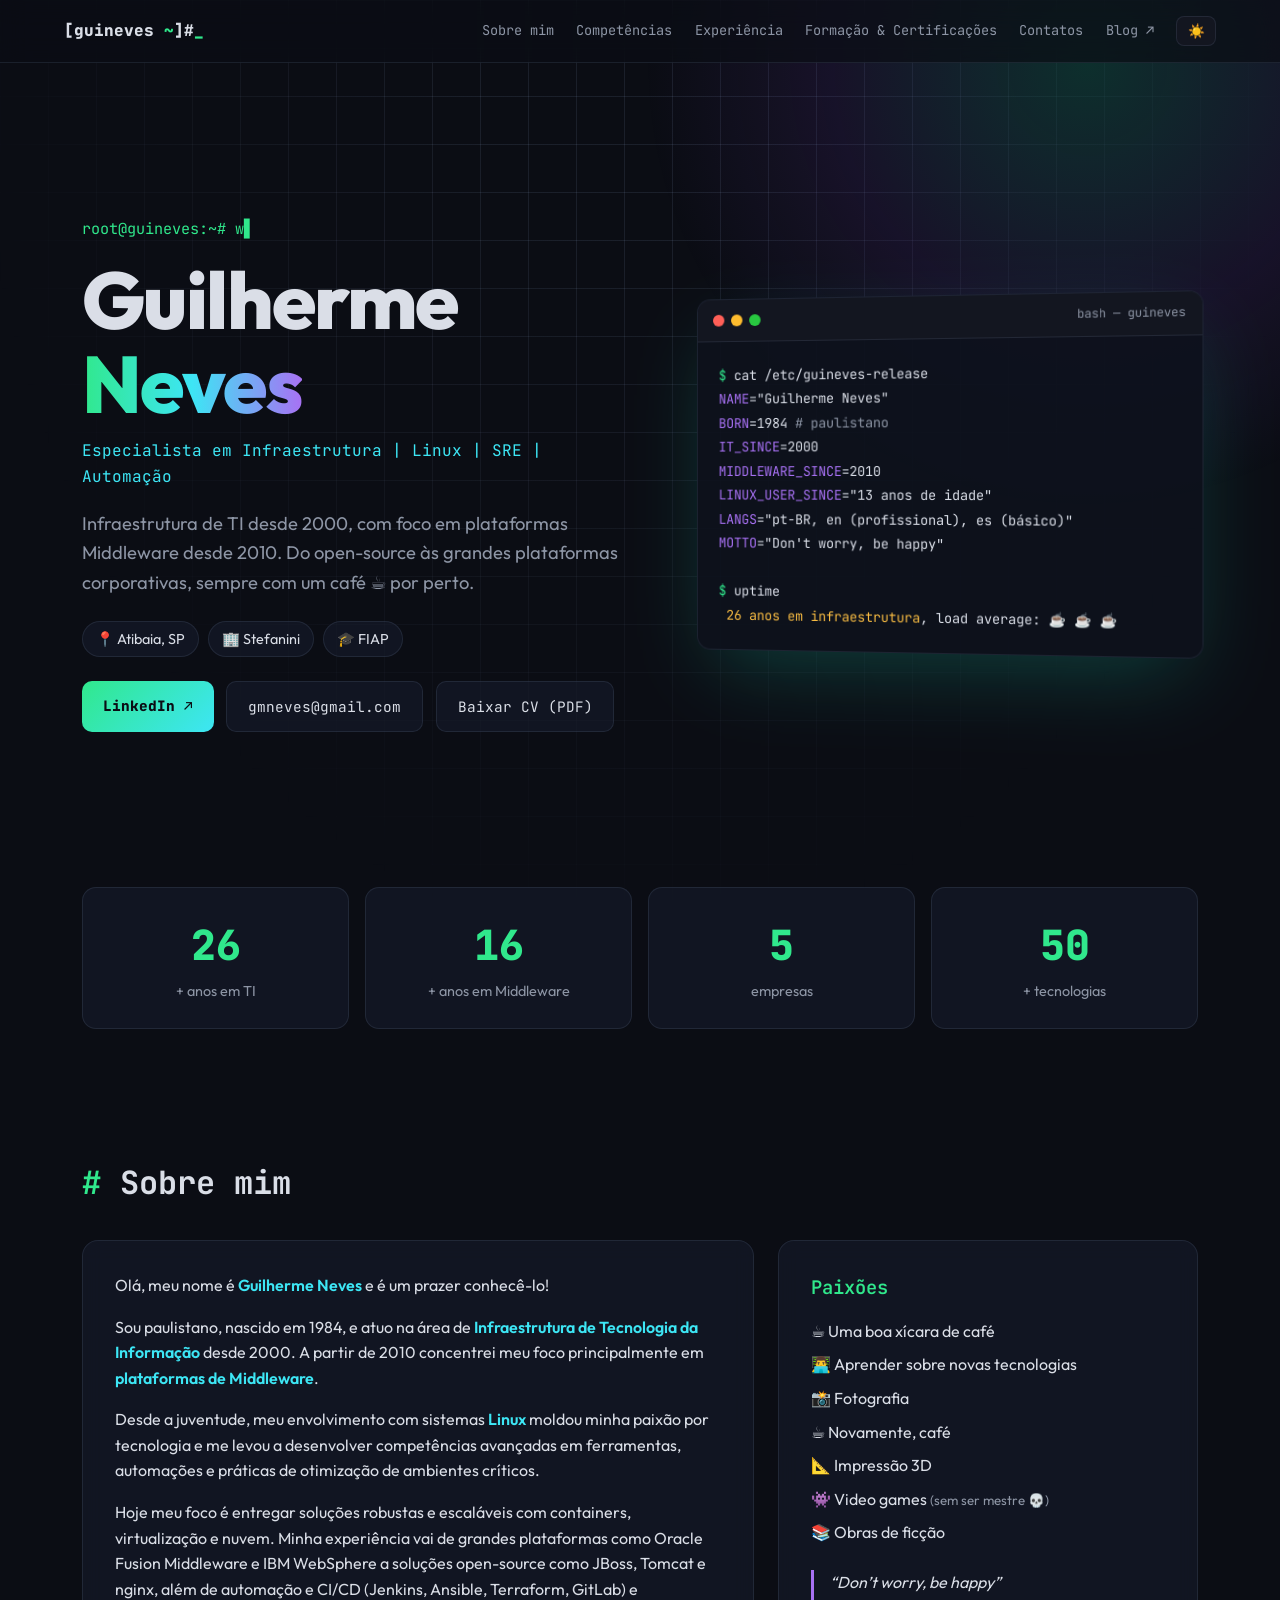
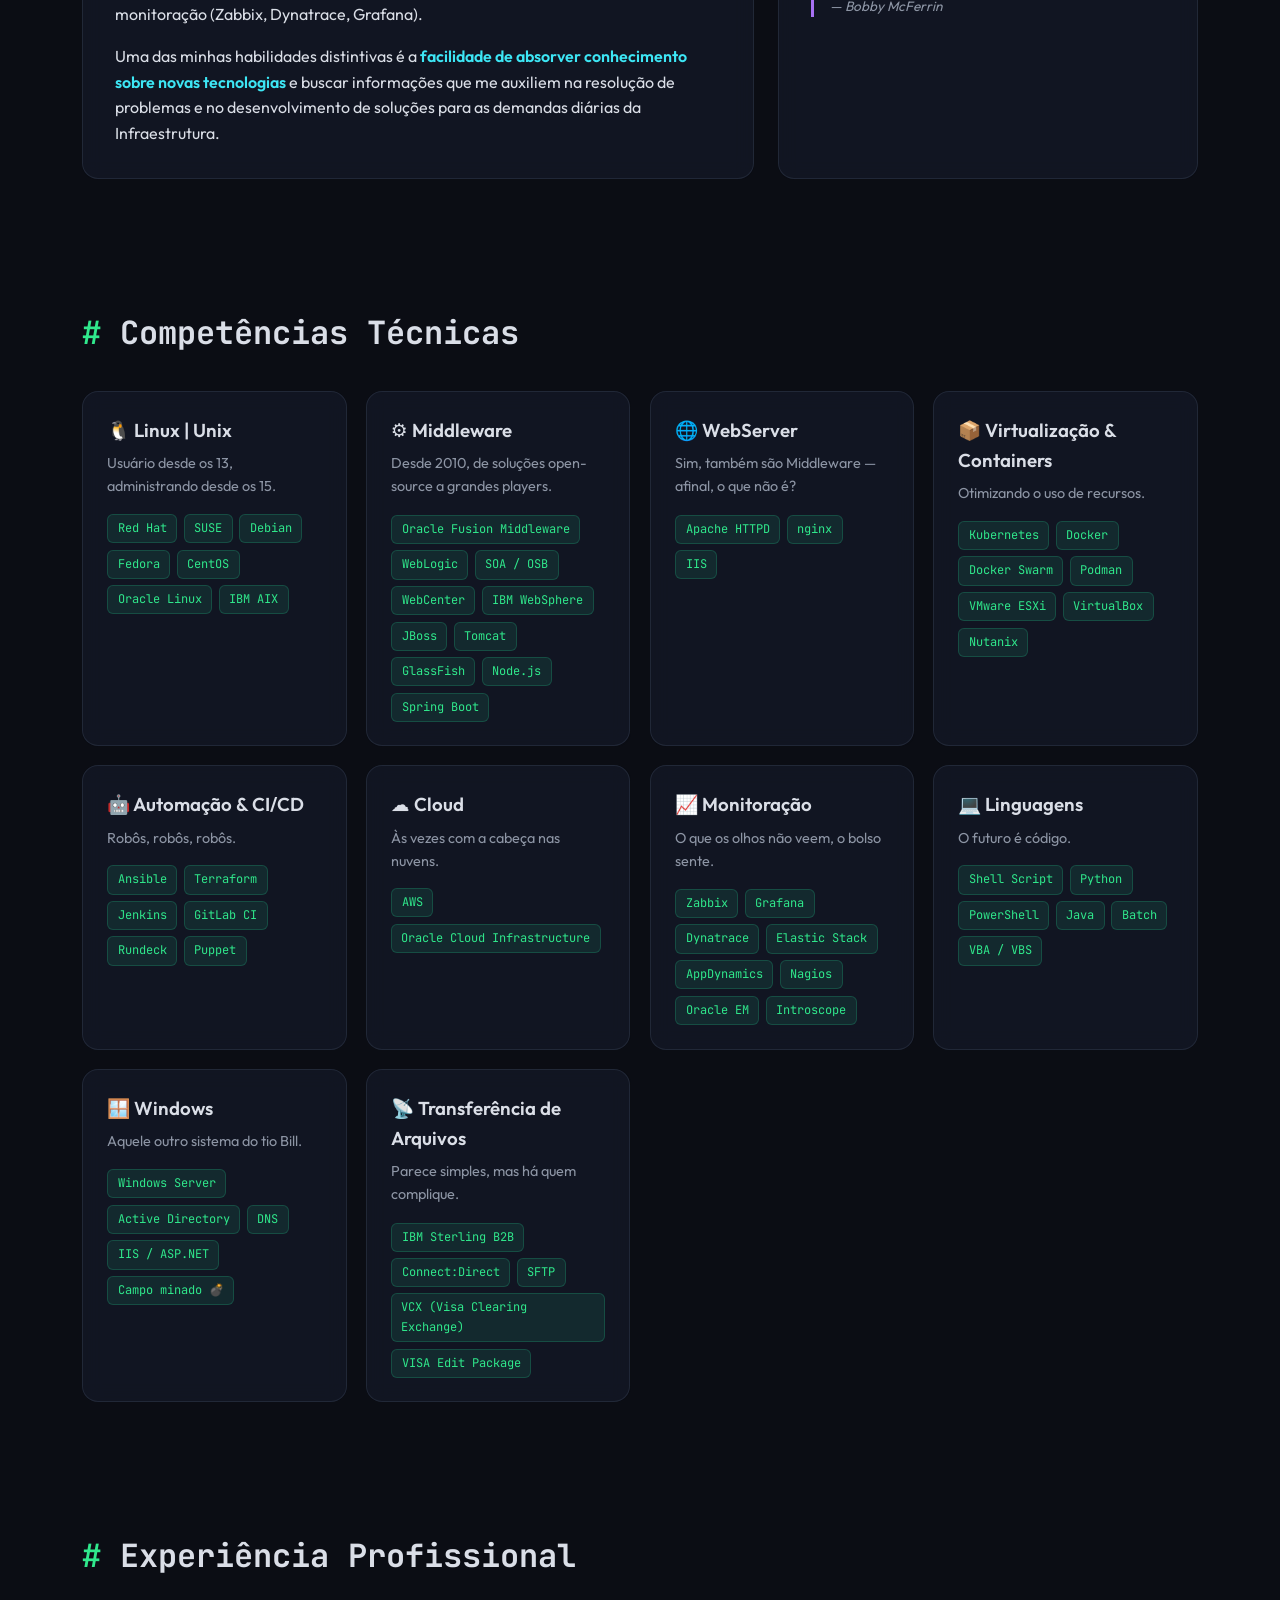
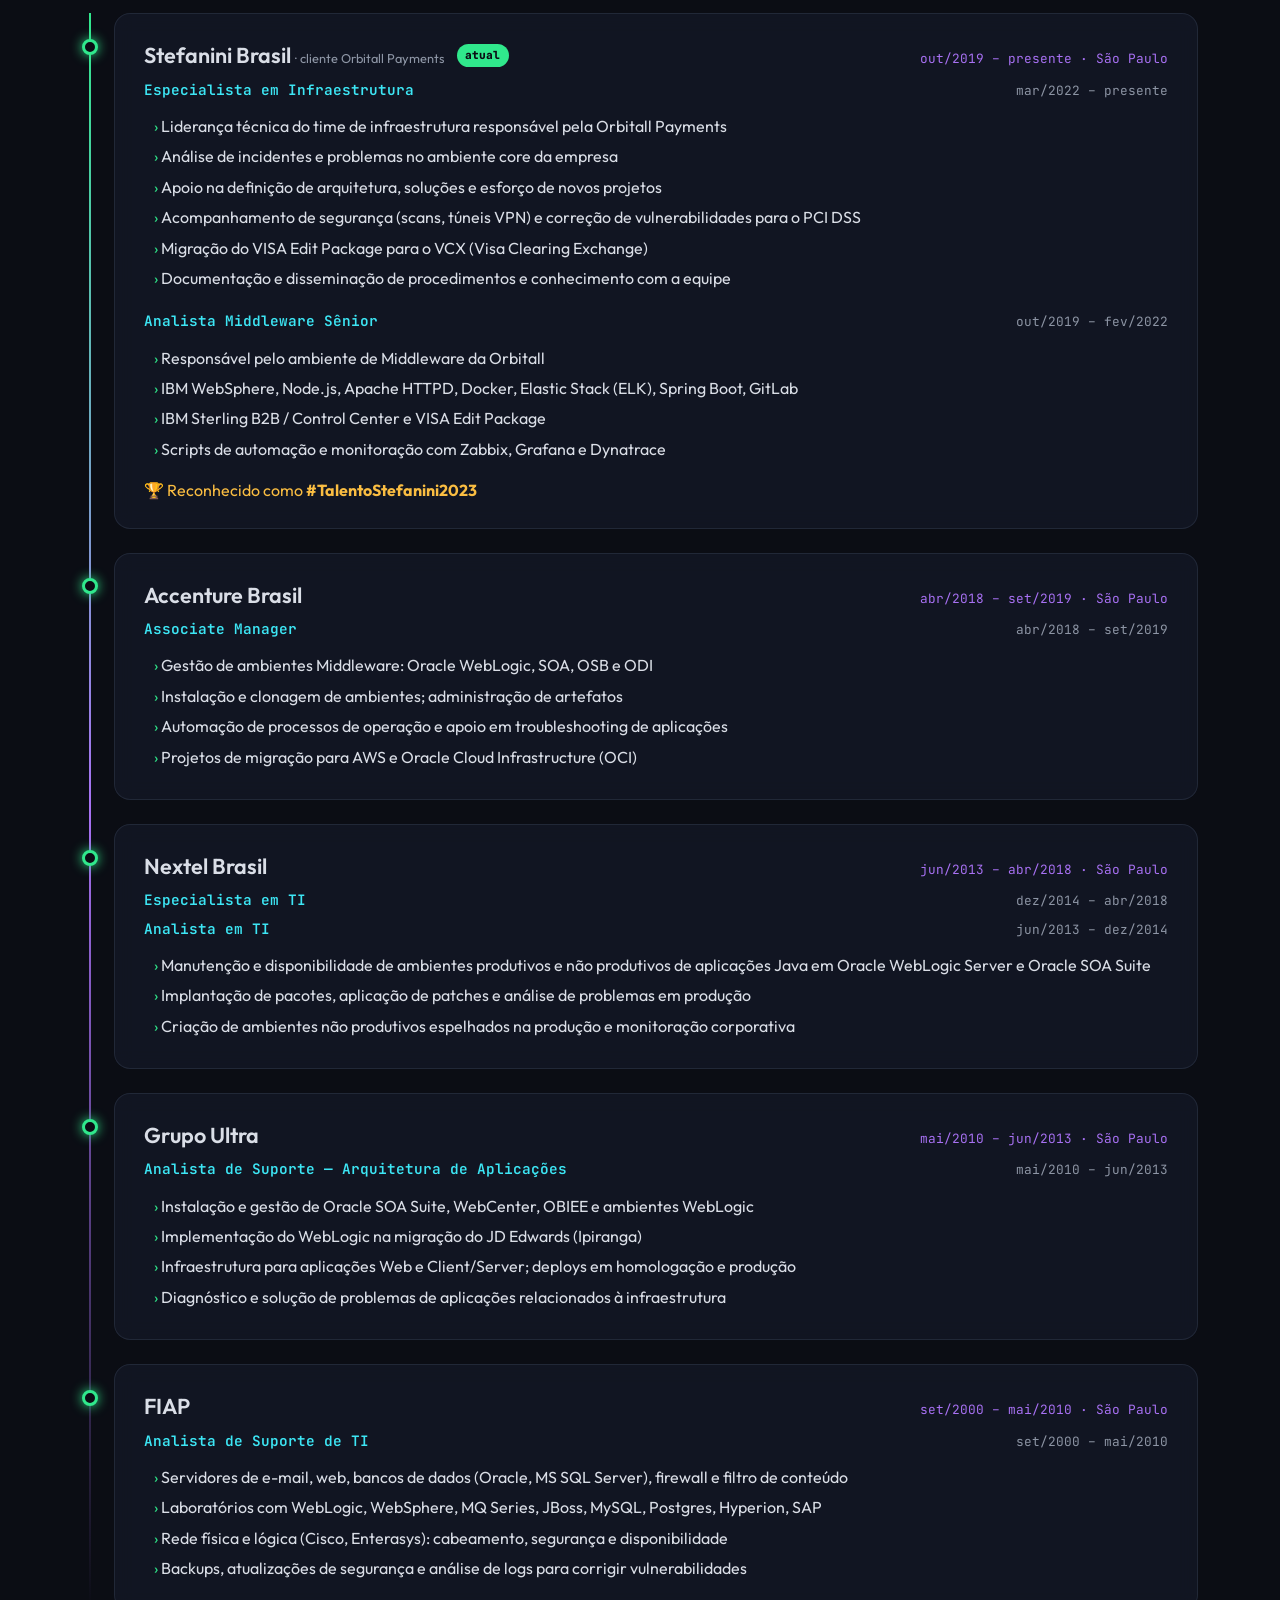
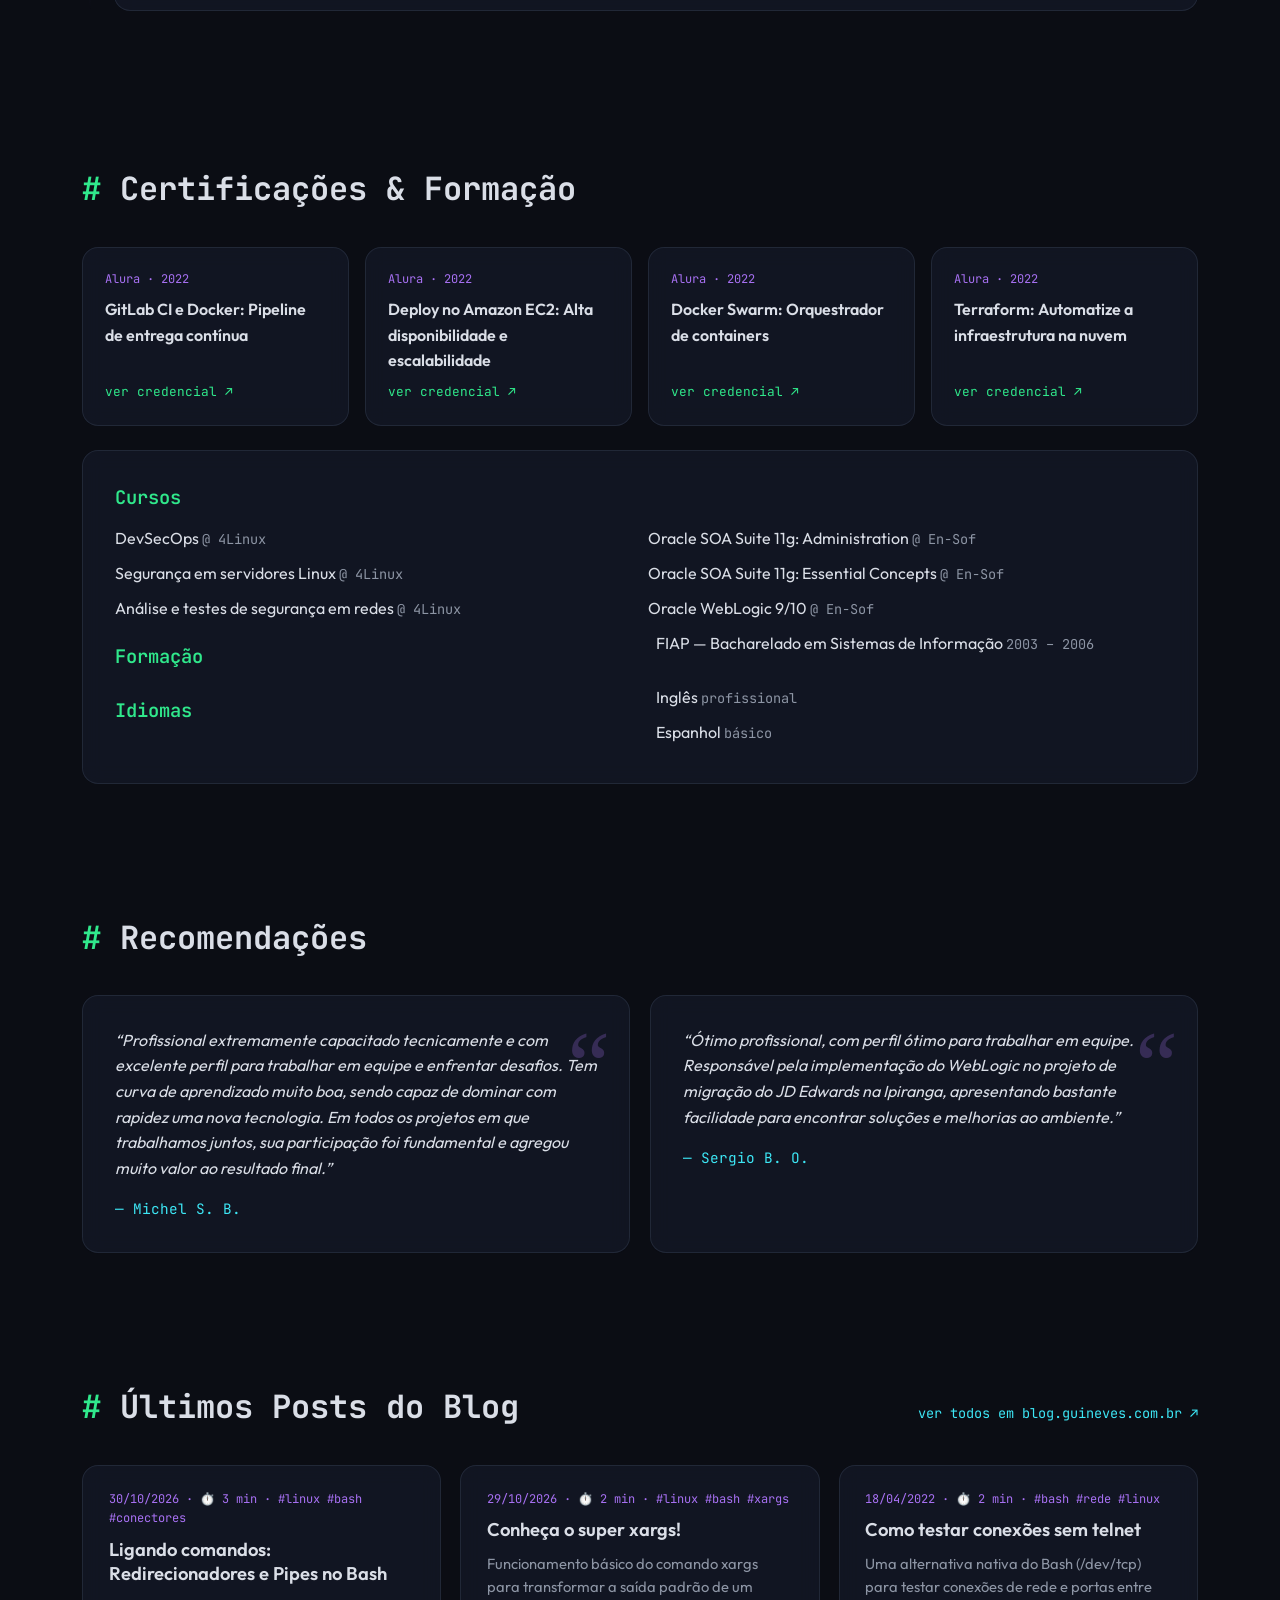
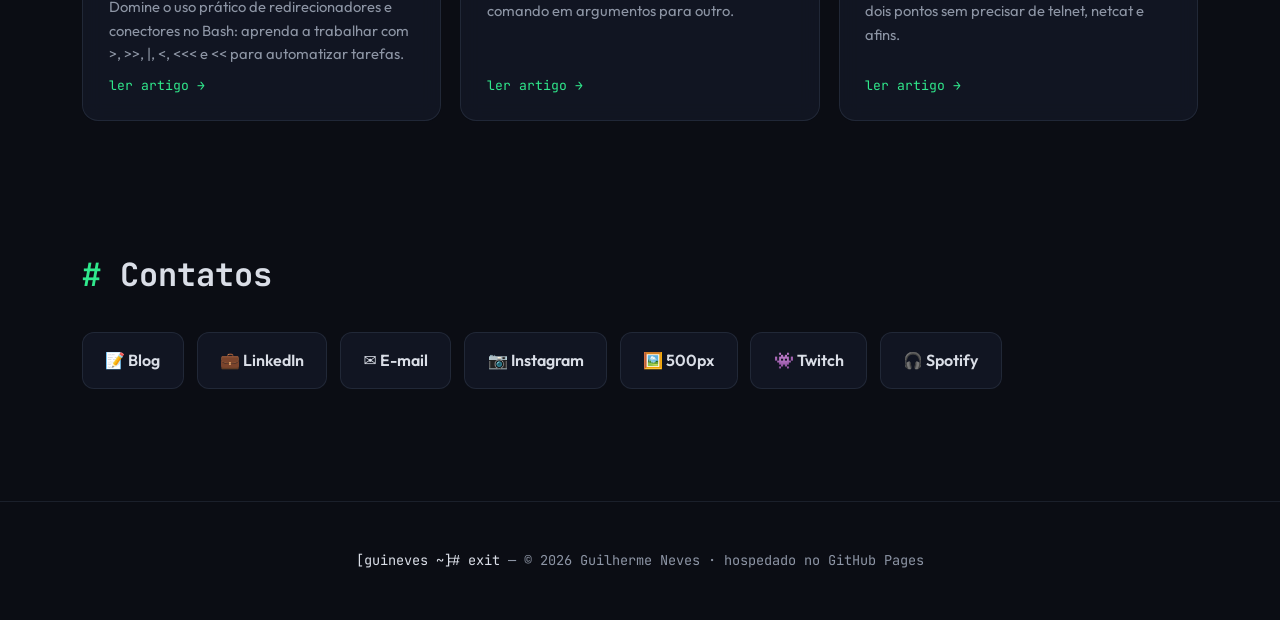
==== index.html @ 4c74aebd "Publish 2026-10-31 14:37" ====
<!DOCTYPE html>
<html lang="pt-BR">
<head>
  <meta charset="UTF-8">
  <meta name="viewport" content="width=device-width, initial-scale=1.0">
  <title>Guilherme Neves — Especialista de Infraestrutura & Middleware</title>
  <meta name="description" content="Portfólio e currículo de Guilherme Neves, especialista em Infraestrutura de TI e plataformas Middleware desde 2010. Linux, WebSphere, WebLogic, Kubernetes, automação e observabilidade.">
  <meta property="og:title" content="Guilherme Neves — Infraestrutura & Middleware">
  <meta property="og:description" content="Mais de 20 anos em Infraestrutura de TI, com foco em Middleware, automação e observabilidade.">
  <meta property="og:type" content="profile">
  <meta property="og:url" content="https://www.guineves.com.br/">
  <meta property="og:image" content="https://www.guineves.com.br/og-image.png">
  <meta property="og:image:width" content="1200">
  <meta property="og:image:height" content="630">
  <meta name="twitter:card" content="summary_large_image">
  <meta name="twitter:image" content="https://www.guineves.com.br/og-image.png">
  <meta name="robots" content="index, follow">
  <link rel="canonical" href="https://www.guineves.com.br/">
  <link rel="alternate" type="application/atom+xml" title="guineves :: blog (RSS/Atom)" href="https://blog.guineves.com.br/feed.xml">
  <script type="application/ld+json">
  {
    "@context": "https://schema.org",
    "@type": "Person",
    "name": "Guilherme Neves",
    "jobTitle": "Especialista em Infraestrutura | Linux | SRE | Automação",
    "url": "https://www.guineves.com.br/",
    "image": "https://www.guineves.com.br/og-image.png",
    "email": "mailto:gmneves@gmail.com",
    "address": {
      "@type": "PostalAddress",
      "addressLocality": "Atibaia",
      "addressRegion": "SP",
      "addressCountry": "BR"
    },
    "worksFor": {
      "@type": "Organization",
      "name": "Stefanini Brasil"
    },
    "alumniOf": {
      "@type": "CollegeOrUniversity",
      "name": "FIAP"
    },
    "sameAs": [
      "https://www.linkedin.com/in/guimneves",
      "https://blog.guineves.com.br",
      "https://www.instagram.com/guineves/",
      "https://500px.com/p/gmneves?view=photos",
      "https://www.twitch.tv/guiiiiineves"
    ]
  }
  </script>
  <link rel="icon" href="data:image/svg+xml,<svg xmlns='http://www.w3.org/2000/svg' viewBox='0 0 100 100'><text y='.9em' font-size='90'>🐧</text></svg>">
  <link rel="preconnect" href="https://fonts.googleapis.com">
  <link rel="preconnect" href="https://fonts.gstatic.com" crossorigin>
  <link href="https://fonts.googleapis.com/css2?family=JetBrains+Mono:wght@400;600;800&family=Outfit:wght@300;400;600;800&display=swap" rel="stylesheet">
  <link rel="stylesheet" href="style.css">
  <script>
    (function() {
      function getTheme() {
        const match = document.cookie.match(/(^|;)\s*site_theme=([^;]+)/);
        if (match) return match[2];
        try { return localStorage.getItem('theme'); } catch(e) {}
        return null;
      }
      if (getTheme() === 'light') {
        document.documentElement.setAttribute('data-theme', 'light');
      }
    })();
  </script>
</head>
<body>
  <div class="bg-grid" aria-hidden="true"></div>
  <div class="bg-glow" aria-hidden="true"></div>

  <header class="nav" id="top">
    <a href="#top" class="logo" id="nav-logo">[guineves <span class="accent">~</span>]#<span class="cursor">_</span></a>
    <nav>
      <a href="#whoami" id="nav-whoami">Sobre mim</a>
      <a href="#skills" id="nav-skills">Competências</a>
      <a href="#work" id="nav-work">Experiência</a>
      <a href="#certs" id="nav-certs">Formação &amp; Certificações</a>
      <a href="#contact" id="nav-contact">Contatos</a>
      <a href="https://blog.guineves.com.br" id="nav-blog">Blog ↗</a>
      <button type="button" class="theme-toggle" id="theme-btn" aria-label="Alternar tema">
        <span class="theme-icon">☀️</span>
      </button>
    </nav>
  </header>

  <main>
    <!-- HERO -->
    <section class="hero">
      <div class="hero-text reveal">
        <p class="prompt">root@guineves:~# <span id="typed"></span><span class="cursor">▋</span></p>
        <h1>Guilherme <span class="grad">Neves</span></h1>
        <p class="role">Especialista em Infraestrutura | Linux | SRE | Automação</p>
        <p class="lead">Infraestrutura de TI desde 2000, com foco em plataformas Middleware desde 2010. Do open-source às grandes plataformas corporativas, sempre com um café ☕ por perto.</p>
        <div class="hero-meta">
          <span>📍 Atibaia, SP</span>
          <span>🏢 Stefanini</span>
          <span>🎓 FIAP</span>
        </div>
        <p class="print-contacts" aria-hidden="true">Atibaia, SP · gmneves@gmail.com · linkedin.com/in/guimneves · www.guineves.com.br</p>
        <div class="cta">
          <a class="btn primary" id="cta-linkedin" href="https://www.linkedin.com/in/guimneves" target="_blank" rel="noopener">LinkedIn ↗</a>
          <a class="btn" id="cta-email" href="mailto:gmneves@gmail.com">gmneves@gmail.com</a>
          <button type="button" class="btn" id="cta-print" onclick="window.print()">Baixar CV (PDF)</button>
        </div>
      </div>
      <div class="terminal reveal" aria-label="Resumo em formato de terminal">
        <div class="term-bar"><i></i><i></i><i></i><span>bash — guineves</span></div>
        <pre><span class="c">$</span> cat /etc/guineves-release
<span class="k">NAME</span>="Guilherme Neves"
<span class="k">BORN</span>=1984 <span class="m"># paulistano</span>
<span class="k">IT_SINCE</span>=2000
<span class="k">MIDDLEWARE_SINCE</span>=2010
<span class="k">LINUX_USER_SINCE</span>="13 anos de idade"
<span class="k">LANGS</span>="pt-BR, en (profissional), es (básico)"
<span class="k">MOTTO</span>="Don't worry, be happy"

<span class="c">$</span> uptime
 <span class="s" id="uptime">25+ anos em infraestrutura</span>, load average: ☕ ☕ ☕</pre>
      </div>
    </section>

    <!-- STATS -->
    <section class="stats reveal">
      <div><strong data-count="25">0</strong><span>+ anos em TI</span></div>
      <div><strong data-count="15">0</strong><span>+ anos em Middleware</span></div>
      <div><strong data-count="5">0</strong><span>empresas</span></div>
      <div><strong data-count="50">0</strong><span>+ tecnologias</span></div>
    </section>

    <!-- WHOAMI -->
    <section id="whoami" class="section">
      <h2 class="reveal"><span class="hash">#</span> Sobre mim</h2>
      <div class="about reveal">
        <div class="card glass">
          <p>Olá, meu nome é <strong>Guilherme Neves</strong> e é um prazer conhecê-lo!</p>
          <p>Sou paulistano, nascido em 1984, e atuo na área de <strong>Infraestrutura de Tecnologia da Informação</strong> desde 2000. A partir de 2010 concentrei meu foco principalmente em <strong>plataformas de Middleware</strong>.</p>
          <p>Desde a juventude, meu envolvimento com sistemas <strong>Linux</strong> moldou minha paixão por tecnologia e me levou a desenvolver competências avançadas em ferramentas, automações e práticas de otimização de ambientes críticos.</p>
          <p>Hoje meu foco é entregar soluções robustas e escaláveis com containers, virtualização e nuvem. Minha experiência vai de grandes plataformas como Oracle Fusion Middleware e IBM WebSphere a soluções open-source como JBoss, Tomcat e nginx, além de automação e CI/CD (Jenkins, Ansible, Terraform, GitLab) e monitoração (Zabbix, Dynatrace, Grafana).</p>
          <p>Uma das minhas habilidades distintivas é a <strong>facilidade de absorver conhecimento sobre novas tecnologias</strong> e buscar informações que me auxiliem na resolução de problemas e no desenvolvimento de soluções para as demandas diárias da Infraestrutura.</p>
        </div>
        <div class="card glass passions">
          <h3>Paixões</h3>
          <ul>
            <li>☕ Uma boa xícara de café</li>
            <li>👨‍💻 Aprender sobre novas tecnologias</li>
            <li>📸 Fotografia</li>
            <li>☕ Novamente, café</li>
            <li>📐 Impressão 3D</li>
            <li>👾 Video games <small>(sem ser mestre 💀)</small></li>
            <li>📚 Obras de ficção</li>
          </ul>
          <blockquote>“Don’t worry, be happy” <cite>— Bobby McFerrin</cite></blockquote>
        </div>
      </div>
    </section>

    <!-- SKILLS -->
    <section id="skills" class="section">
      <h2 class="reveal"><span class="hash">#</span> Competências Técnicas</h2>
      <div class="skills">
        <article class="skill glass reveal"><h3><span class="ico">🐧 </span>Linux | Unix</h3><p>Usuário desde os 13, administrando desde os 15.</p><ul><li>Red Hat</li><li>SUSE</li><li>Debian</li><li>Fedora</li><li>CentOS</li><li>Oracle Linux</li><li>IBM AIX</li></ul></article>
        <article class="skill glass reveal"><h3><span class="ico">⚙️ </span>Middleware</h3><p>Desde 2010, de soluções open-source a grandes players.</p><ul><li>Oracle Fusion Middleware</li><li>WebLogic</li><li>SOA / OSB</li><li>WebCenter</li><li>IBM WebSphere</li><li>JBoss</li><li>Tomcat</li><li>GlassFish</li><li>Node.js</li><li>Spring Boot</li></ul></article>
        <article class="skill glass reveal"><h3><span class="ico">🌐 </span>WebServer</h3><p>Sim, também são Middleware — afinal, o que não é?</p><ul><li>Apache HTTPD</li><li>nginx</li><li>IIS</li></ul></article>
        <article class="skill glass reveal"><h3><span class="ico">📦 </span>Virtualização & Containers</h3><p>Otimizando o uso de recursos.</p><ul><li>Kubernetes</li><li>Docker</li><li>Docker Swarm</li><li>Podman</li><li>VMware ESXi</li><li>VirtualBox</li><li>Nutanix</li></ul></article>
        <article class="skill glass reveal"><h3><span class="ico">🤖 </span>Automação & CI/CD</h3><p>Robôs, robôs, robôs.</p><ul><li>Ansible</li><li>Terraform</li><li>Jenkins</li><li>GitLab CI</li><li>Rundeck</li><li>Puppet</li></ul></article>
        <article class="skill glass reveal"><h3><span class="ico">☁️ </span>Cloud</h3><p>Às vezes com a cabeça nas nuvens.</p><ul><li>AWS</li><li>Oracle Cloud Infrastructure</li></ul></article>
        <article class="skill glass reveal"><h3><span class="ico">📈 </span>Monitoração</h3><p>O que os olhos não veem, o bolso sente.</p><ul><li>Zabbix</li><li>Grafana</li><li>Dynatrace</li><li>Elastic Stack</li><li>AppDynamics</li><li>Nagios</li><li>Oracle EM</li><li>Introscope</li></ul></article>
        <article class="skill glass reveal"><h3><span class="ico">💻 </span>Linguagens</h3><p>O futuro é código.</p><ul><li>Shell Script</li><li>Python</li><li>PowerShell</li><li>Java</li><li>Batch</li><li>VBA / VBS</li></ul></article>
        <article class="skill glass reveal"><h3><span class="ico">🪟 </span>Windows</h3><p>Aquele outro sistema do tio Bill.</p><ul><li>Windows Server</li><li>Active Directory</li><li>DNS</li><li>IIS / ASP.NET</li><li class="no-print">Campo minado 💣</li></ul></article>
        <article class="skill glass reveal"><h3><span class="ico">📡 </span>Transferência de Arquivos</h3><p>Parece simples, mas há quem complique.</p><ul><li>IBM Sterling B2B</li><li>Connect:Direct</li><li>SFTP</li><li>VCX (Visa Clearing Exchange)</li><li>VISA Edit Package</li></ul></article>
      </div>
    </section>

    <!-- WORK -->
    <section id="work" class="section">
      <h2 class="reveal"><span class="hash">#</span> Experiência Profissional</h2>
      <ol class="timeline">
        <li class="reveal">
          <div class="dot"></div>
          <div class="job glass">
            <div class="job-top">
              <header><h3>Stefanini Brasil <small>· cliente Orbitall Payments</small></h3><span class="badge now">atual</span></header>
              <p class="period">out/2019 – presente · São Paulo</p>
            </div>
            <p class="title"><strong>Especialista em Infraestrutura</strong> <span>mar/2022 – presente</span></p>
            <ul>
              <li>Liderança técnica do time de infraestrutura responsável pela Orbitall Payments</li>
              <li>Análise de incidentes e problemas no ambiente core da empresa</li>
              <li>Apoio na definição de arquitetura, soluções e esforço de novos projetos</li>
              <li>Acompanhamento de segurança (scans, túneis VPN) e correção de vulnerabilidades para o PCI DSS</li>
              <li>Migração do VISA Edit Package para o VCX (Visa Clearing Exchange)</li>
              <li>Documentação e disseminação de procedimentos e conhecimento com a equipe</li>
            </ul>
            <p class="title"><strong>Analista Middleware Sênior</strong> <span>out/2019 – fev/2022</span></p>
            <ul>
              <li>Responsável pelo ambiente de Middleware da Orbitall</li>
              <li>IBM WebSphere, Node.js, Apache HTTPD, Docker, Elastic Stack (ELK), Spring Boot, GitLab</li>
              <li>IBM Sterling B2B / Control Center e VISA Edit Package</li>
              <li>Scripts de automação e monitoração com Zabbix, Grafana e Dynatrace</li>
            </ul>
            <p class="award"><span class="ico">🏆 </span>Reconhecido como <strong>#TalentoStefanini2023</strong></p>
          </div>
        </li>
        <li class="reveal">
          <div class="dot"></div>
          <div class="job glass">
            <div class="job-top">
              <header><h3>Accenture Brasil</h3></header>
              <p class="period">abr/2018 – set/2019 · São Paulo</p>
            </div>
            <p class="title"><strong>Associate Manager</strong> <span>abr/2018 – set/2019</span></p>
            <ul>
              <li>Gestão de ambientes Middleware: Oracle WebLogic, SOA, OSB e ODI</li>
              <li>Instalação e clonagem de ambientes; administração de artefatos</li>
              <li>Automação de processos de operação e apoio em troubleshooting de aplicações</li>
              <li>Projetos de migração para AWS e Oracle Cloud Infrastructure (OCI)</li>
            </ul>
          </div>
        </li>
        <li class="reveal">
          <div class="dot"></div>
          <div class="job glass">
            <div class="job-top">
              <header><h3>Nextel Brasil</h3></header>
              <p class="period">jun/2013 – abr/2018 · São Paulo</p>
            </div>
            <p class="title"><strong>Especialista em TI</strong> <span>dez/2014 – abr/2018</span></p>
            <p class="title"><strong>Analista em TI</strong> <span>jun/2013 – dez/2014</span></p>
            <ul>
              <li>Manutenção e disponibilidade de ambientes produtivos e não produtivos de aplicações Java em Oracle WebLogic Server e Oracle SOA Suite</li>
              <li>Implantação de pacotes, aplicação de patches e análise de problemas em produção</li>
              <li>Criação de ambientes não produtivos espelhados na produção e monitoração corporativa</li>
            </ul>
          </div>
        </li>
        <li class="reveal">
          <div class="dot"></div>
          <div class="job glass">
            <div class="job-top">
              <header><h3>Grupo Ultra</h3></header>
              <p class="period">mai/2010 – jun/2013 · São Paulo</p>
            </div>
            <p class="title"><strong>Analista de Suporte — Arquitetura de Aplicações</strong> <span>mai/2010 – jun/2013</span></p>
            <ul>
              <li>Instalação e gestão de Oracle SOA Suite, WebCenter, OBIEE e ambientes WebLogic</li>
              <li>Implementação do WebLogic na migração do JD Edwards (Ipiranga)</li>
              <li>Infraestrutura para aplicações Web e Client/Server; deploys em homologação e produção</li>
              <li>Diagnóstico e solução de problemas de aplicações relacionados à infraestrutura</li>
            </ul>
          </div>
        </li>
        <li class="reveal">
          <div class="dot"></div>
          <div class="job glass">
            <div class="job-top">
              <header><h3>FIAP</h3></header>
              <p class="period">set/2000 – mai/2010 · São Paulo</p>
            </div>
            <p class="title"><strong>Analista de Suporte de TI</strong> <span>set/2000 – mai/2010</span></p>
            <ul>
              <li>Servidores de e-mail, web, bancos de dados (Oracle, MS SQL Server), firewall e filtro de conteúdo</li>
              <li>Laboratórios com WebLogic, WebSphere, MQ Series, JBoss, MySQL, Postgres, Hyperion, SAP</li>
              <li>Rede física e lógica (Cisco, Enterasys): cabeamento, segurança e disponibilidade</li>
              <li>Backups, atualizações de segurança e análise de logs para corrigir vulnerabilidades</li>
            </ul>
          </div>
        </li>
      </ol>
    </section>

    <!-- CERTS & EDUCATION -->
    <section id="certs" class="section">
      <h2 class="reveal"><span class="hash">#</span> Certificações &amp; Formação</h2>
      <div class="certs">
        <a class="cert glass reveal" id="cert-gitlab" href="https://cursos.alura.com.br/certificate/245a87ee-1cd7-4f7b-83ac-4683e655eb00" target="_blank" rel="noopener"><span>Alura · 2022</span><h3>GitLab CI e Docker: Pipeline de entrega contínua</h3><em>ver credencial ↗</em></a>
        <a class="cert glass reveal" id="cert-ec2" href="https://cursos.alura.com.br/certificate/8eed94fd-2594-480d-b2b0-43a0ed22705e" target="_blank" rel="noopener"><span>Alura · 2022</span><h3>Deploy no Amazon EC2: Alta disponibilidade e escalabilidade</h3><em>ver credencial ↗</em></a>
        <a class="cert glass reveal" id="cert-swarm" href="https://cursos.alura.com.br/certificate/92d0d25c-92bf-4341-bbdf-61eb7573510d" target="_blank" rel="noopener"><span>Alura · 2022</span><h3>Docker Swarm: Orquestrador de containers</h3><em>ver credencial ↗</em></a>
        <a class="cert glass reveal" id="cert-terraform" href="https://cursos.alura.com.br/certificate/efda7989-e34b-4628-982b-2e6779c48c8e" target="_blank" rel="noopener"><span>Alura · 2022</span><h3>Terraform: Automatize a infraestrutura na nuvem</h3><em>ver credencial ↗</em></a>
      </div>
      <div class="courses glass reveal">
        <h3>Cursos</h3>
        <ul>
          <li>DevSecOps <span>@ 4Linux</span></li>
          <li>Segurança em servidores Linux <span>@ 4Linux</span></li>
          <li>Análise e testes de segurança em redes <span>@ 4Linux</span></li>
          <li>Oracle SOA Suite 11g: Administration <span>@ En-Sof</span></li>
          <li>Oracle SOA Suite 11g: Essential Concepts <span>@ En-Sof</span></li>
          <li>Oracle WebLogic 9/10 <span>@ En-Sof</span></li>
        </ul>
        <h3>Formação</h3>
        <ul><li>FIAP — Bacharelado em Sistemas de Informação <span>2003 – 2006</span></li></ul>
        <h3>Idiomas</h3>
        <ul><li>Inglês <span>profissional</span></li><li>Espanhol <span>básico</span></li></ul>
      </div>
    </section>

    <!-- RECOMMENDATIONS -->
    <section id="recs" class="section">
      <h2 class="reveal"><span class="hash">#</span> Recomendações</h2>
      <div class="recs">
        <figure class="glass reveal">
          <blockquote>“Profissional extremamente capacitado tecnicamente e com excelente perfil para trabalhar em equipe e enfrentar desafios. Tem curva de aprendizado muito boa, sendo capaz de dominar com rapidez uma nova tecnologia. Em todos os projetos em que trabalhamos juntos, sua participação foi fundamental e agregou muito valor ao resultado final.”</blockquote>
          <figcaption>— Michel S. B.</figcaption>
        </figure>
        <figure class="glass reveal">
          <blockquote>“Ótimo profissional, com perfil ótimo para trabalhar em equipe. Responsável pela implementação do WebLogic no projeto de migração do JD Edwards na Ipiranga, apresentando bastante facilidade para encontrar soluções e melhorias ao ambiente.”</blockquote>
          <figcaption>— Sergio B. O.</figcaption>
        </figure>
      </div>
    </section>

    <!-- BLOG POSTS -->
    <section id="blog" class="section">
      <div class="section-head reveal">
        <h2><span class="hash">#</span> Últimos Posts do Blog</h2>
        <a href="https://blog.guineves.com.br" class="more-link">ver todos em blog.guineves.com.br ↗</a>
      </div>
      <div class="blog-grid" id="latest-posts">
        <a class="post-preview glass reveal" href="https://blog.guineves.com.br/ligando-comandos/">
          <span class="post-date">30/10/2026 · ⏱️ 3 min · #linux #bash #conectores</span>
          <h3>Ligando comandos: Redirecionadores e Pipes no Bash</h3>
          <p>Domine o uso prático de redirecionadores e conectores no Bash: aprenda a trabalhar com &gt;, &gt;&gt;, |, &lt;, &lt;&lt;&lt; e &lt;&lt; para automatizar tarefas.</p>
          <em>ler artigo →</em>
        </a>
        <a class="post-preview glass reveal" href="https://blog.guineves.com.br/conheca-o-super-xargs/">
          <span class="post-date">29/10/2026 · ⏱️ 2 min · #linux #bash #xargs</span>
          <h3>Conheça o super xargs!</h3>
          <p>Funcionamento básico do comando xargs para transformar a saída padrão de um comando em argumentos para outro.</p>
          <em>ler artigo →</em>
        </a>
        <a class="post-preview glass reveal" href="https://blog.guineves.com.br/como-testar-conexoes-sem-telnet/">
          <span class="post-date">18/04/2022 · ⏱️ 2 min · #bash #rede #linux</span>
          <h3>Como testar conexões sem telnet</h3>
          <p>Uma alternativa nativa do Bash (/dev/tcp) para testar conexões de rede e portas entre dois pontos sem precisar de telnet, netcat e afins.</p>
          <em>ler artigo →</em>
        </a>
      </div>
    </section>

    <!-- CONTACT -->
    <section id="contact" class="section">
      <h2 class="reveal"><span class="hash">#</span> Contatos</h2>
      <div class="contacts reveal">
        <a id="contact-blog" href="https://blog.guineves.com.br">📝 Blog</a>
        <a id="contact-linkedin" href="https://www.linkedin.com/in/guimneves" target="_blank" rel="noopener">💼 LinkedIn</a>
        <a id="contact-email" href="mailto:gmneves@gmail.com">✉️ E-mail</a>
        <a id="contact-instagram" href="https://www.instagram.com/guineves/" target="_blank" rel="noopener">📷 Instagram</a>
        <a id="contact-500px" href="https://500px.com/p/gmneves?view=photos" target="_blank" rel="noopener">🖼️ 500px</a>
        <a id="contact-twitch" href="https://www.twitch.tv/guiiiiineves" target="_blank" rel="noopener">👾 Twitch</a>
        <a id="contact-spotify" href="https://open.spotify.com/playlist/7sM0lQ7yP690vF8IKozxP3" target="_blank" rel="noopener">🎧 Spotify</a>
      </div>
    </section>
  </main>

  <footer>
    <p>[guineves ~]# exit <span class="m">— © <span id="year"></span> Guilherme Neves · hospedado no GitHub Pages</span></p>
  </footer>

  <script src="script.js"></script>
  <script>window.goatcounter = { path: (p) => location.host + p };</script>
  <script data-goatcounter="https://guineves.goatcounter.com/count" async src="//gc.zgo.at/count.js"></script>
</body>
</html>
---- style.css ----
:root {
  --bg: hsl(225 30% 6%);
  --bg2: hsl(225 25% 10%);
  --fg: hsl(220 20% 88%);
  --muted: hsl(220 12% 60%);
  --green: hsl(150 80% 55%);
  --cyan: hsl(185 90% 60%);
  --violet: hsl(265 85% 70%);
  --amber: hsl(40 95% 62%);
  --glass: hsl(225 30% 14% / .55);
  --border: hsl(220 40% 70% / .12);
  --mono: 'JetBrains Mono', monospace;
  --sans: 'Outfit', system-ui, sans-serif;
}

[data-theme="light"] {
  --bg: hsl(220 20% 97%);
  --bg2: hsl(220 18% 92%);
  --fg: hsl(222 35% 15%);
  --muted: hsl(220 14% 42%);
  --green: hsl(155 85% 32%);
  --cyan: hsl(190 90% 32%);
  --violet: hsl(260 70% 52%);
  --amber: hsl(35 90% 40%);
  --glass: hsl(0 0% 100% / .75);
  --border: hsl(220 25% 75% / .4);
}
* { box-sizing: border-box; margin: 0; padding: 0; }
html { scroll-behavior: smooth; scroll-padding-top: 80px; }
body { background: var(--bg); color: var(--fg); font-family: var(--sans); line-height: 1.6; overflow-x: hidden; }
a { color: inherit; text-decoration: none; }
.accent, .hash { color: var(--green); }
.grad { background: linear-gradient(90deg, var(--green), var(--cyan), var(--violet)); -webkit-background-clip: text; background-clip: text; color: transparent; }
.m { color: var(--muted); }

.bg-grid { position: fixed; inset: 0; z-index: -2;
  background-image: linear-gradient(var(--border) 1px, transparent 1px), linear-gradient(90deg, var(--border) 1px, transparent 1px);
  background-size: 48px 48px; mask-image: radial-gradient(ellipse at top, #000 20%, transparent 75%); }
.bg-glow { position: fixed; z-index: -1; width: 70vmax; height: 70vmax; top: -30vmax; right: -20vmax; border-radius: 50%;
  background: radial-gradient(circle, hsl(165 80% 45% / .18), hsl(265 80% 60% / .1) 40%, transparent 70%);
  animation: drift 18s ease-in-out infinite alternate; }
@keyframes drift { to { transform: translate(-15vmax, 20vmax) scale(1.15); } }

/* NAV */
.nav { position: sticky; top: 0; z-index: 10; display: flex; justify-content: space-between; align-items: center; gap: 1rem;
  padding: 1rem clamp(1rem, 5vw, 4rem); backdrop-filter: blur(14px); background: hsl(225 30% 6% / .7); border-bottom: 1px solid var(--border); }
[data-theme="light"] .nav { background: hsl(220 20% 97% / .8); }
.logo { font-family: var(--mono); font-weight: 800; font-variant-ligatures: none; font-feature-settings: "liga" 0, "calt" 0; }
.nav nav { display: flex; gap: 1.4rem; flex-wrap: wrap; font-family: var(--mono); font-size: .85rem; align-items: center; }
.nav nav a { color: var(--muted); transition: color .2s; position: relative; }
.nav nav a::after { content: ''; position: absolute; left: 0; bottom: -4px; height: 2px; width: 0; background: var(--green); transition: width .25s; }
.nav nav a:hover { color: var(--green); }
.nav nav a:hover::after { width: 100%; }
.cursor { animation: blink 1s steps(1) infinite; color: var(--green); }
@keyframes blink { 50% { opacity: 0; } }

/* THEME TOGGLE */
.theme-toggle {
  background: var(--bg2);
  border: 1px solid var(--border);
  color: var(--fg);
  padding: .3rem .65rem;
  border-radius: 8px;
  cursor: pointer;
  font-family: var(--mono);
  font-size: .85rem;
  display: inline-flex;
  align-items: center;
  gap: .4rem;
  transition: all .2s;
}
.theme-toggle:hover {
  border-color: var(--green);
  color: var(--green);
  transform: translateY(-1px);
}
[data-theme="light"] .terminal {
  background: hsl(220 25% 94% / .95);
  box-shadow: 0 20px 50px -15px hsl(220 30% 60% / .3);
}
[data-theme="light"] .term-bar {
  background: hsl(220 20% 88%);
}
[data-theme="light"] .terminal pre {
  color: var(--fg);
}
[data-theme="light"] .card strong {
  color: var(--cyan);
}
[data-theme="light"] .bg-grid {
  mask-image: radial-gradient(ellipse at top, #000 30%, transparent 80%);
}

main { max-width: 1180px; margin: 0 auto; padding: 0 clamp(1rem, 4vw, 2rem); }

/* HERO */
.hero { min-height: 88vh; display: grid; grid-template-columns: 1.1fr 1fr; gap: 3rem; align-items: center; padding: 4rem 0 2rem; }
.prompt { font-family: var(--mono); color: var(--green); font-size: .95rem; margin-bottom: 1rem; }
h1 { font-size: clamp(2.8rem, 7vw, 5rem); line-height: 1.05; font-weight: 800; letter-spacing: -.02em; }
.role { font-family: var(--mono); color: var(--cyan); margin: .8rem 0 1.2rem; }
.lead { color: var(--muted); font-size: 1.15rem; max-width: 34rem; }
.hero-meta { display: flex; gap: .6rem; flex-wrap: wrap; margin: 1.5rem 0; }
.hero-meta span { padding: .35rem .8rem; border: 1px solid var(--border); border-radius: 999px; background: var(--glass); font-size: .9rem; }
.cta { display: flex; gap: .8rem; flex-wrap: wrap; }
.btn { padding: .8rem 1.3rem; border-radius: 10px; border: 1px solid var(--border); font-family: var(--mono); font-size: .9rem;
  transition: transform .2s, box-shadow .2s, border-color .2s; background: var(--glass); }
.btn:hover { transform: translateY(-2px); border-color: var(--green); }
.btn.primary { background: linear-gradient(135deg, var(--green), var(--cyan)); color: var(--bg); font-weight: 800; border: none; }
.btn.primary:hover { box-shadow: 0 10px 30px hsl(160 80% 50% / .35); }

.terminal { border-radius: 14px; overflow: hidden; border: 1px solid var(--border); background: hsl(225 35% 8% / .9);
  box-shadow: 0 30px 80px -20px hsl(170 80% 40% / .3); transform: perspective(1000px) rotateY(-6deg); transition: transform .5s; }
.terminal:hover { transform: perspective(1000px) rotateY(0); }
.term-bar { display: flex; align-items: center; gap: .45rem; padding: .7rem 1rem; background: var(--bg2); border-bottom: 1px solid var(--border); }
.term-bar i { width: 12px; height: 12px; border-radius: 50%; background: #ff5f57; }
.term-bar i:nth-child(2) { background: #febc2e; } .term-bar i:nth-child(3) { background: #28c840; }
.term-bar span { margin-left: auto; font-family: var(--mono); font-size: .75rem; color: var(--muted); }
.terminal pre { padding: 1.4rem; font-family: var(--mono); font-size: .85rem; line-height: 1.8; white-space: pre-wrap; }
.terminal .c { color: var(--green); } .terminal .k { color: var(--violet); } .terminal .s { color: var(--amber); }

/* STATS */
.stats { display: grid; grid-template-columns: repeat(4, 1fr); gap: 1rem; margin: 2rem 0 4rem; }
.stats div { text-align: center; padding: 1.5rem 1rem; border: 1px solid var(--border); border-radius: 14px; background: var(--glass); }
.stats strong { display: block; font-size: 2.6rem; font-weight: 800; font-family: var(--mono); color: var(--green); }
.stats span { color: var(--muted); font-size: .9rem; }

/* SECTIONS */
.section { padding: 4rem 0; }
h2 { font-family: var(--mono); font-size: clamp(1.4rem, 3vw, 2rem); margin-bottom: 2rem; }
h3 { font-weight: 600; }
.glass { background: var(--glass); border: 1px solid var(--border); border-radius: 16px; backdrop-filter: blur(10px);
  transition: transform .3s, border-color .3s, box-shadow .3s; }
.glass:hover { border-color: hsl(160 70% 55% / .4); box-shadow: 0 12px 40px -15px hsl(165 80% 45% / .35); }

.about { display: grid; grid-template-columns: 1.6fr 1fr; gap: 1.5rem; }
.card { padding: 2rem; }
.card p + p { margin-top: 1rem; }
.card strong { color: var(--cyan); font-weight: 600; }
.passions h3 { margin-bottom: 1rem; font-family: var(--mono); color: var(--green); }
.passions ul { list-style: none; display: grid; gap: .5rem; }
.passions small { color: var(--muted); }
blockquote { font-style: italic; }
.passions blockquote { margin-top: 1.5rem; padding-left: 1rem; border-left: 3px solid var(--violet); }
cite { color: var(--muted); font-size: .85rem; display: block; }

.skills { display: grid; grid-template-columns: repeat(auto-fill, minmax(260px, 1fr)); gap: 1.2rem; }
.skill { padding: 1.5rem; }
.skill:hover { transform: translateY(-4px); }
.skill p { color: var(--muted); font-size: .9rem; margin: .4rem 0 1rem; }
.skill ul { list-style: none; display: flex; flex-wrap: wrap; gap: .4rem; }
.skill li { font-family: var(--mono); font-size: .75rem; padding: .25rem .6rem; border-radius: 6px;
  background: hsl(160 70% 50% / .1); color: var(--green); border: 1px solid hsl(160 70% 50% / .2); }

.quote { color: var(--muted); font-style: italic; margin: -1rem 0 2rem; }
.timeline { list-style: none; position: relative; padding-left: 2rem; }
.timeline::before { content: ''; position: absolute; left: 7px; top: 0; bottom: 0; width: 2px; background: linear-gradient(var(--green), var(--violet), transparent); }
.timeline li { position: relative; margin-bottom: 1.5rem; }
.dot { position: absolute; left: -2rem; top: 1.6rem; width: 16px; height: 16px; border-radius: 50%; background: var(--bg); border: 3px solid var(--green); box-shadow: 0 0 12px var(--green); }
.job { padding: 1.5rem 1.8rem; }
.job header { display: flex; align-items: center; gap: .8rem; }
.job h3 { font-size: 1.35rem; }
.badge { font-family: var(--mono); font-size: .7rem; padding: .15rem .55rem; border-radius: 999px; }
.badge.now { background: var(--green); color: var(--bg); font-weight: 800; animation: pulse 2s infinite; }
@keyframes pulse { 50% { box-shadow: 0 0 0 6px hsl(150 80% 55% / 0); } 0% { box-shadow: 0 0 0 0 hsl(150 80% 55% / .6); } }
.title { color: var(--cyan); font-family: var(--mono); font-size: .9rem; margin: .3rem 0 .8rem; }
.title span { color: var(--muted); }
.job ul { padding-left: 1.1rem; color: var(--fg); }
.job li { margin-bottom: .3rem; }
.job li::marker { color: var(--green); content: '› '; }
.award { margin-top: 1rem; color: var(--amber); }

.certs { display: grid; grid-template-columns: repeat(auto-fill, minmax(240px, 1fr)); gap: 1rem; margin-bottom: 1.5rem; }
.cert { padding: 1.4rem; display: flex; flex-direction: column; gap: .5rem; }
.cert:hover { transform: translateY(-4px); }
.cert span { font-family: var(--mono); font-size: .75rem; color: var(--violet); }
.cert h3 { font-size: 1rem; flex: 1; }
.cert em { font-style: normal; font-family: var(--mono); font-size: .8rem; color: var(--green); }
.courses { padding: 2rem; display: grid; grid-template-columns: 1fr 1fr; column-gap: 2rem; }
.courses h3 { font-family: var(--mono); color: var(--green); margin: 1rem 0 .5rem; grid-column: span 1; }
.courses h3:first-child { grid-column: 1 / -1; margin-top: 0; }
.courses ul { list-style: none; }
.courses ul:first-of-type { grid-column: 1 / -1; columns: 2; }
.courses li { padding: .3rem 0; }
.courses li span { color: var(--muted); font-size: .85rem; font-family: var(--mono); }

.recs { display: grid; grid-template-columns: 1fr 1fr; gap: 1.2rem; }
.recs figure { padding: 2rem; position: relative; }
.recs figure::before { content: '“'; position: absolute; top: -.5rem; right: 1.2rem; font-size: 6rem; color: hsl(265 85% 70% / .25); font-family: serif; }
.recs figcaption { margin-top: 1rem; color: var(--cyan); font-family: var(--mono); font-size: .9rem; }

.section-head { display: flex; justify-content: space-between; align-items: baseline; gap: 1rem; flex-wrap: wrap; margin-bottom: 2rem; }
.section-head h2 { margin-bottom: 0; }
.more-link { font-family: var(--mono); font-size: .85rem; color: var(--cyan); }
.more-link:hover { color: var(--green); }
.blog-grid { display: grid; grid-template-columns: repeat(auto-fill, minmax(300px, 1fr)); gap: 1.2rem; }
.post-preview { padding: 1.5rem 1.6rem; display: flex; flex-direction: column; gap: .6rem; }
.post-preview:hover { transform: translateY(-4px); }
.post-date { font-family: var(--mono); font-size: .75rem; color: var(--violet); }
.post-preview h3 { font-size: 1.15rem; line-height: 1.3; }
.post-preview p { color: var(--muted); font-size: .92rem; flex: 1; }
.post-preview em { font-style: normal; font-family: var(--mono); font-size: .82rem; color: var(--green); }

.contacts { display: flex; flex-wrap: wrap; gap: .8rem; }
.contacts a { padding: .9rem 1.4rem; border-radius: 12px; border: 1px solid var(--border); background: var(--glass); font-weight: 600; transition: all .25s; }
.contacts a:hover { transform: translateY(-3px) scale(1.03); border-color: var(--green); color: var(--green); }

footer { text-align: center; padding: 3rem 1rem; font-family: var(--mono); font-size: .85rem; border-top: 1px solid var(--border); margin-top: 3rem; }

/* reveal */
.reveal { opacity: 0; transform: translateY(24px); transition: opacity .7s ease, transform .7s ease; }
.reveal.in { opacity: 1; transform: none; }
.terminal.reveal.in { transform: perspective(1000px) rotateY(-6deg); }
@media (prefers-reduced-motion: reduce) { * { animation: none !important; transition: none !important; } .reveal { opacity: 1; transform: none; } }

@media (max-width: 900px) {
  .hero, .about, .recs, .courses { grid-template-columns: 1fr; }
  .courses ul:first-of-type { columns: 1; }
  .terminal, .terminal.reveal.in { transform: none; }
  .stats { grid-template-columns: repeat(2, 1fr); }
  .nav { flex-direction: column; align-items: flex-start; gap: .6rem; padding: .8rem 1rem; }
  .nav nav { gap: .6rem 1rem; font-size: .78rem; }
}
.job h3 small { font-size: .8rem; color: var(--muted); font-weight: 400; }
.job-top { display: flex; justify-content: space-between; align-items: baseline; flex-wrap: wrap; gap: .4rem 1rem; margin-bottom: .3rem; }
.period { font-family: var(--mono); font-size: .8rem; color: var(--violet); }
.title { display: flex; justify-content: space-between; align-items: baseline; flex-wrap: wrap; gap: .5rem; }
.title strong { font-weight: 600; color: var(--cyan); }
.title span { font-size: .8rem; color: var(--muted); }
.job ul + .title { margin-top: 1.1rem; }
.title + .title { margin-top: -.5rem; }
.print-contacts { display: none; }
button.btn { color: var(--fg); cursor: pointer; }

/* CV / PRINT LAYOUT */
@media print {
  @page { size: A4; margin: 12mm 14mm; }
  :root {
    --bg: #ffffff;
    --bg2: #f8fafc;
    --fg: #0f172a;
    --muted: #475569;
    --green: #0f172a;
    --cyan: #1e293b;
    --violet: #475569;
    --amber: #334155;
    --glass: transparent;
    --border: #cbd5e1;
  }
  * { animation: none !important; transition: none !important; box-shadow: none !important; backdrop-filter: none !important; text-shadow: none !important; }
  body { background: #fff !important; color: #0f172a !important; font-size: 9.5pt; line-height: 1.42; }
  .bg-grid, .bg-glow, .nav, .prompt, .terminal, .hero-meta, .cta, .stats, .passions, .hash, .dot, .ico, .no-print, .badge.now, #recs, #blog, #contact, footer, .cert em { display: none !important; }
  .reveal { opacity: 1 !important; transform: none !important; }
  main { max-width: 100%; padding: 0; margin: 0; }

  /* Cabeçalho do Currículo */
  .hero { min-height: auto; display: block; padding: 0 0 8pt; margin-bottom: 10pt; border-bottom: 2px solid #0f172a; }
  h1 { font-size: 22pt; color: #0f172a !important; letter-spacing: 0; }
  h1 .grad { background: none !important; color: #0f172a !important; -webkit-text-fill-color: #0f172a !important; }
  .role { font-size: 10.5pt; font-weight: 600; color: #334155 !important; margin: 2pt 0 4pt; }
  .lead { display: none !important; }
  .print-contacts { display: block !important; font-family: var(--mono); font-size: 8.5pt; color: #334155 !important; margin-top: 4pt; }

  /* Seções enxutas */
  .section { padding: 0; margin-bottom: 11pt; }
  h2 { font-family: var(--sans); font-size: 10.5pt; font-weight: 800; text-transform: uppercase; letter-spacing: .06em; color: #0f172a !important; border-bottom: 1px solid #cbd5e1; padding-bottom: 2pt; margin-bottom: 6pt; }
  .glass, .card, .skill, .job, .cert, .courses { border: none !important; background: transparent !important; padding: 0 !important; border-radius: 0 !important; }

  /* Resumo Profissional */
  .about { display: block; }
  .about .card p:first-child { display: none; }
  .about .card p { margin-top: 3pt; color: #1e293b !important; text-align: justify; }
  .about .card strong { color: #0f172a !important; }

  /* Competências em linhas compactas */
  .skills { display: grid; grid-template-columns: 1fr 1fr; gap: 3pt 16pt; }
  .skill { break-inside: avoid; }
  .skill h3 { display: inline; font-size: 9pt; font-weight: 700; color: #0f172a !important; }
  .skill h3::after { content: ": "; }
  .skill p { display: none !important; }
  .skill ul { display: inline; }
  .skill li { display: inline; padding: 0; border: none; background: none; font-family: var(--sans); font-size: 8.8pt; color: #334155 !important; }
  .skill li:not(:last-child)::after { content: " · "; color: #94a3b8; }

  /* Experiência Profissional */
  .timeline { padding-left: 0; }
  .timeline::before { display: none; }
  .timeline li { margin-bottom: 9pt; break-inside: avoid; }
  .job-top { display: flex; justify-content: space-between; align-items: baseline; border-bottom: 1px dashed #e2e8f0; padding-bottom: 1.5pt; margin-bottom: 3pt; }
  .job h3 { font-size: 10.2pt; font-weight: 700; color: #0f172a !important; }
  .job h3 small { font-size: 8.5pt; color: #475569 !important; }
  .period { font-family: var(--mono); font-size: 8.2pt; color: #475569 !important; margin: 0; }
  .title { display: flex; justify-content: space-between; align-items: baseline; font-family: var(--sans); font-size: 9.2pt; margin: 2pt 0 2pt; }
  .title strong { font-weight: 600; color: #1e293b !important; }
  .title span { font-family: var(--mono); font-size: 8pt; color: #475569 !important; }
  .job ul + .title { margin-top: 5pt; }
  .title + .title { margin-top: -1pt; }
  .job ul { padding-left: 11pt; }
  .job li { margin-bottom: 1pt; font-size: 8.9pt; color: #1e293b !important; }
  .job li::marker { content: "• "; color: #475569; }
  .award { margin-top: 2pt; font-size: 8.6pt; color: #334155 !important; }

  /* Formação, Cursos e Certificações */
  .certs { display: grid; grid-template-columns: 1fr 1fr; gap: 2pt 16pt; margin-bottom: 6pt; }
  .cert { display: flex; flex-direction: row; justify-content: space-between; align-items: baseline; gap: 6pt; break-inside: avoid; }
  .cert span { font-size: 8pt; color: #475569 !important; order: 2; white-space: nowrap; }
  .cert h3 { font-size: 8.8pt; font-weight: 600; flex: 1; }
  .courses { display: grid; grid-template-columns: 1fr 1fr; gap: 4pt 16pt; }
  .courses h3 { font-family: var(--sans); font-size: 9.2pt; font-weight: 700; color: #0f172a !important; margin: 4pt 0 2pt; }
  .courses li { display: flex; justify-content: space-between; align-items: baseline; padding: 1pt 0; font-size: 8.8pt; }
}
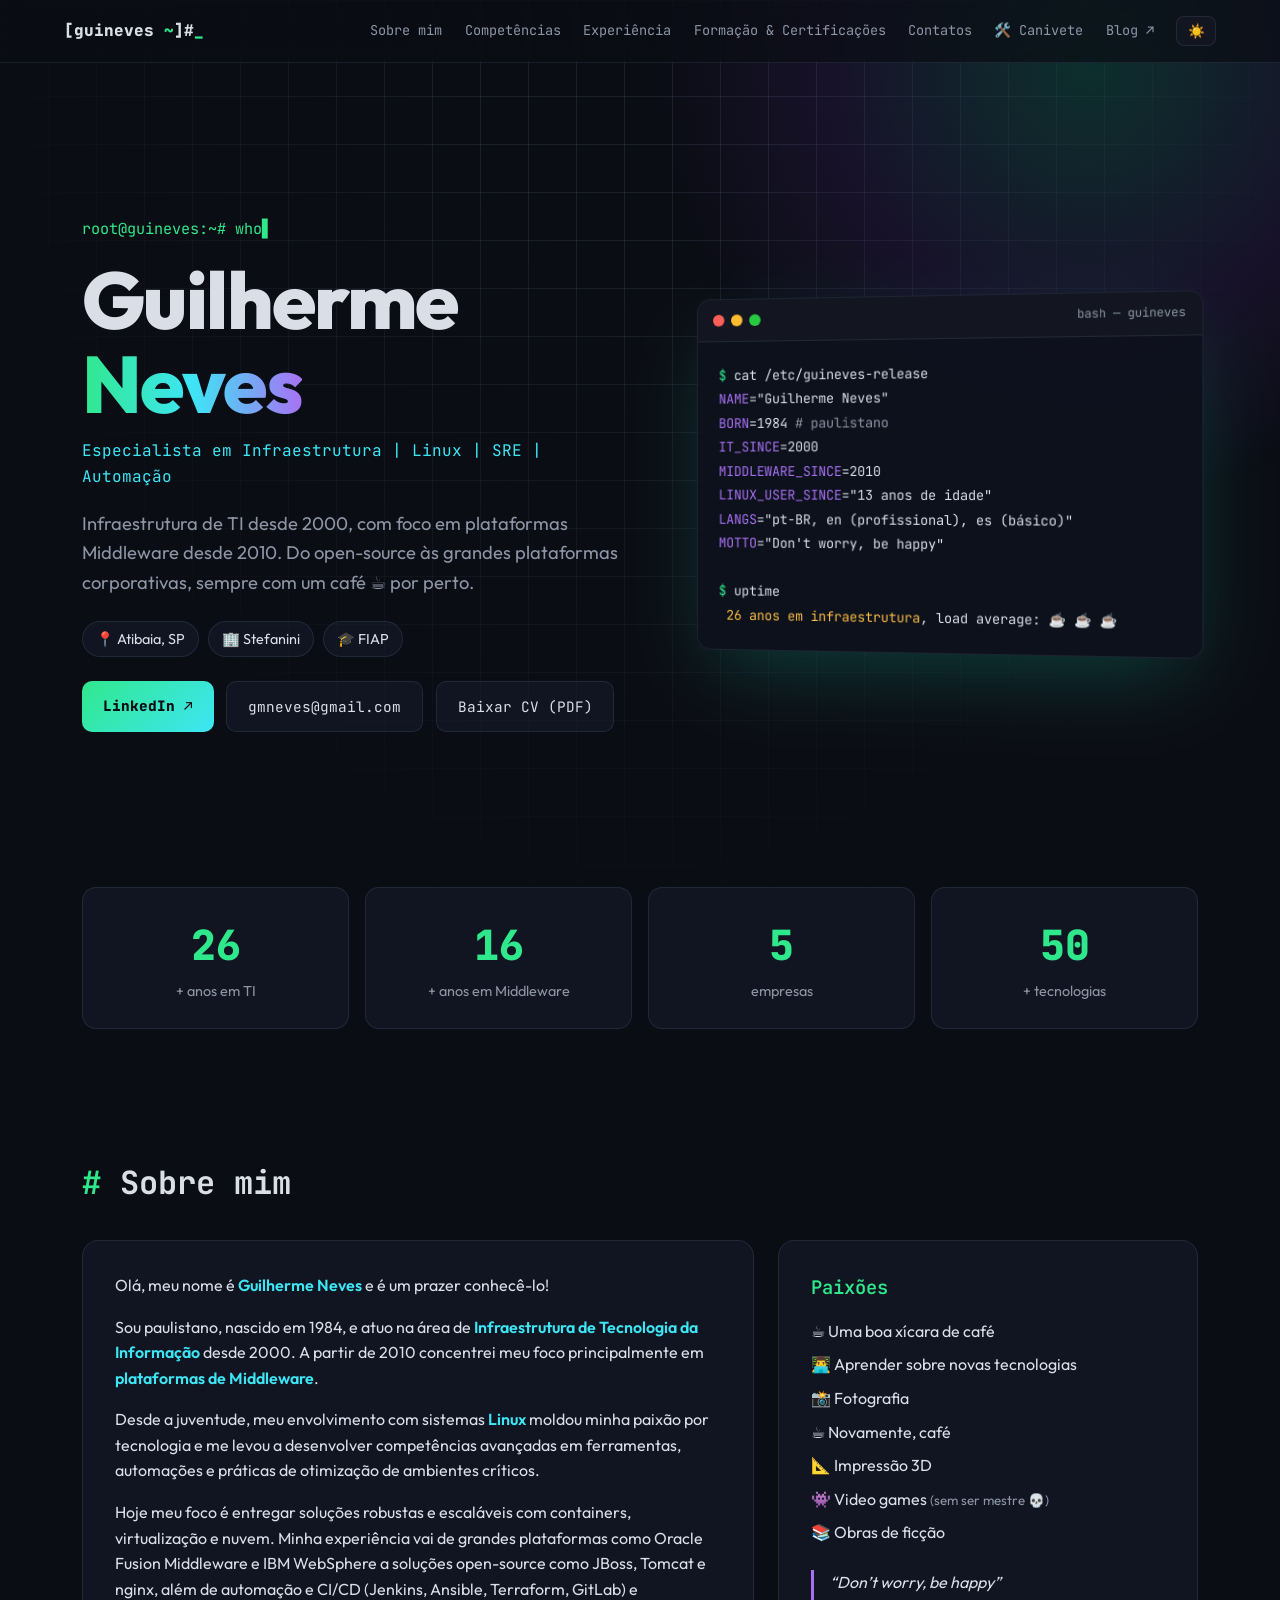
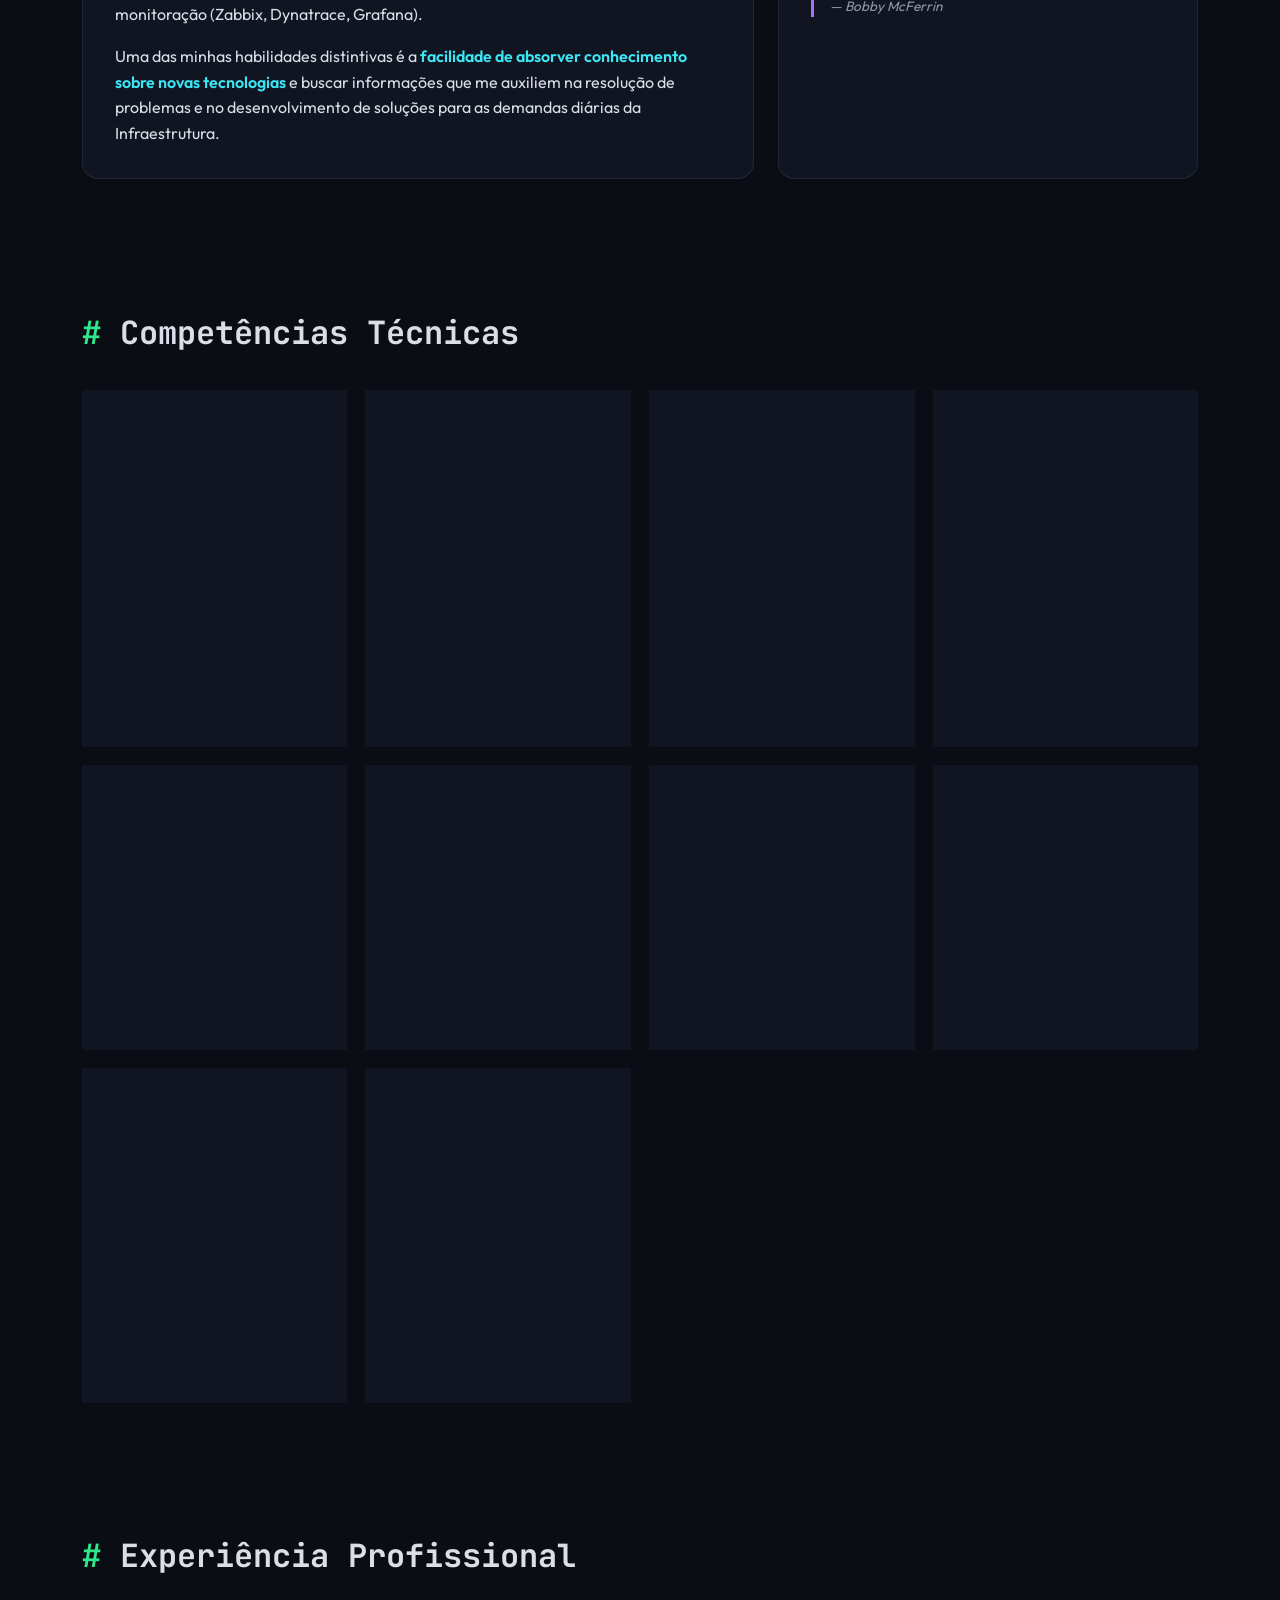
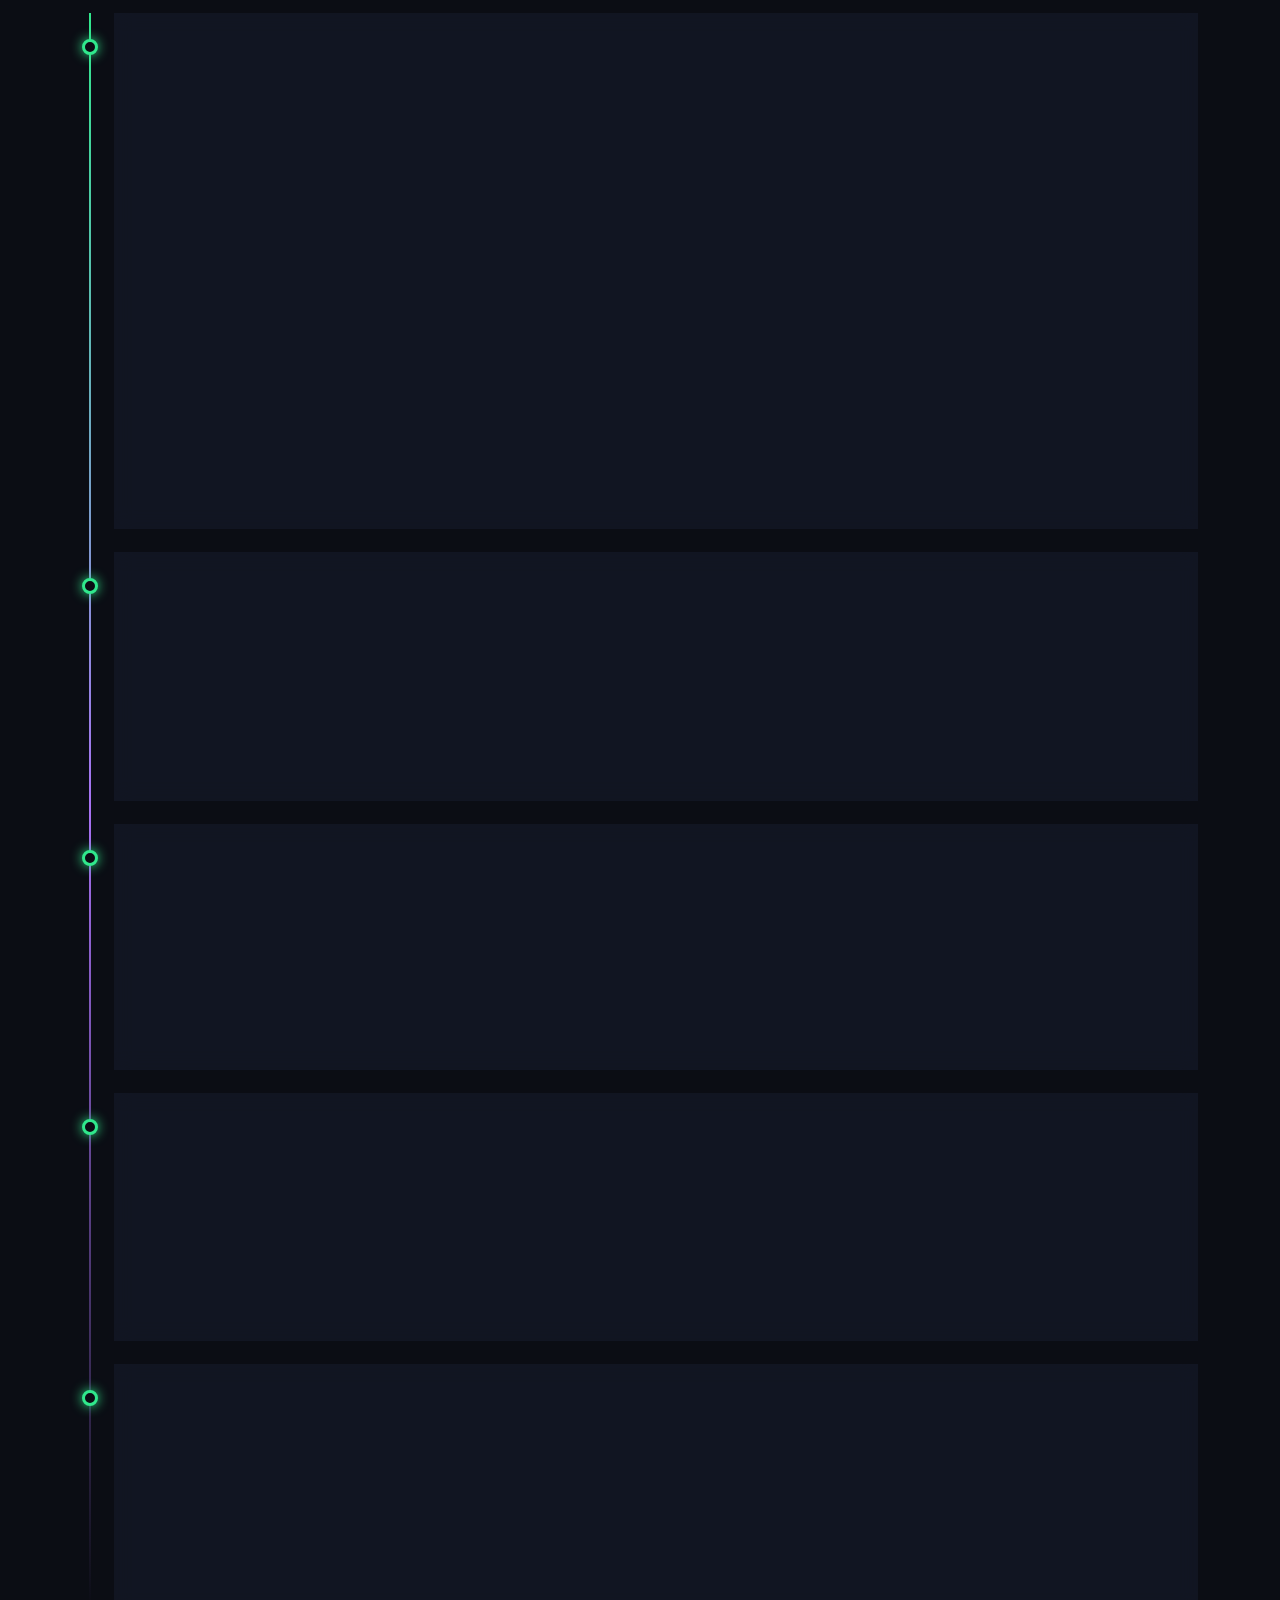
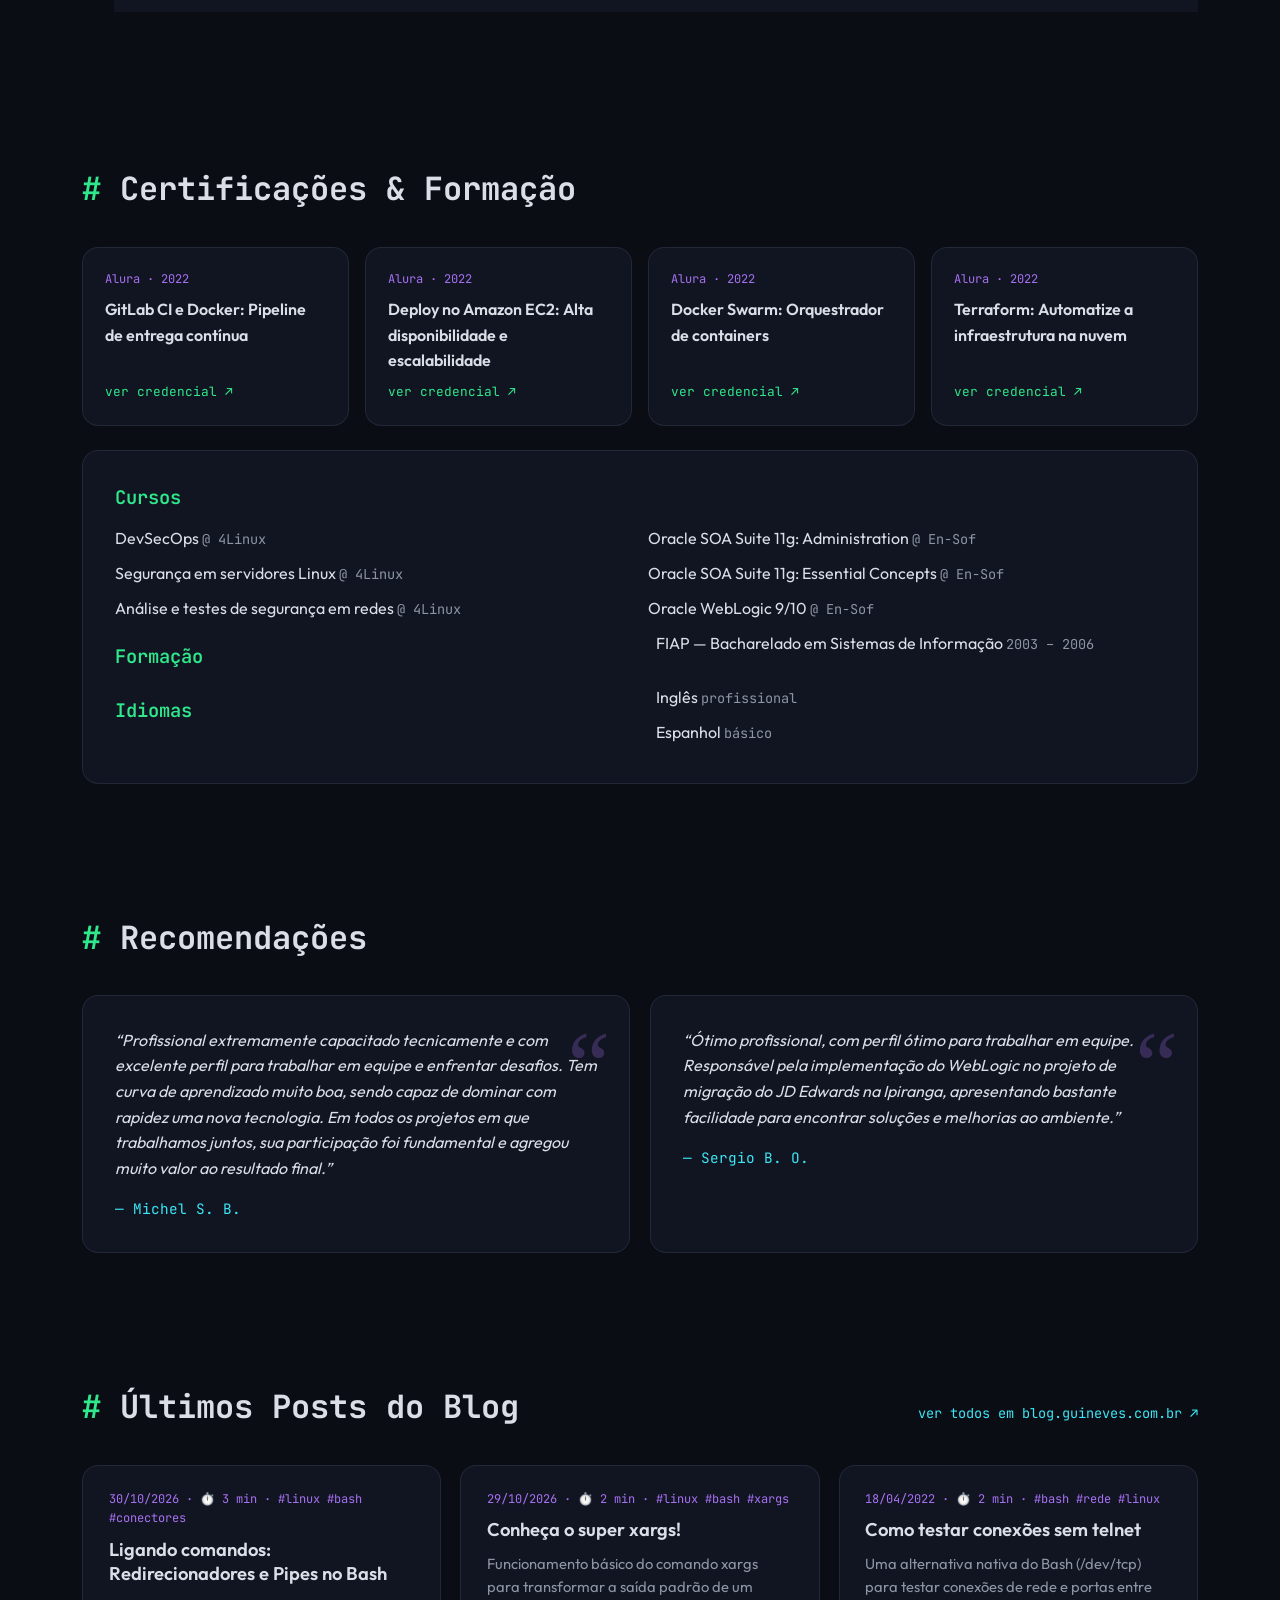
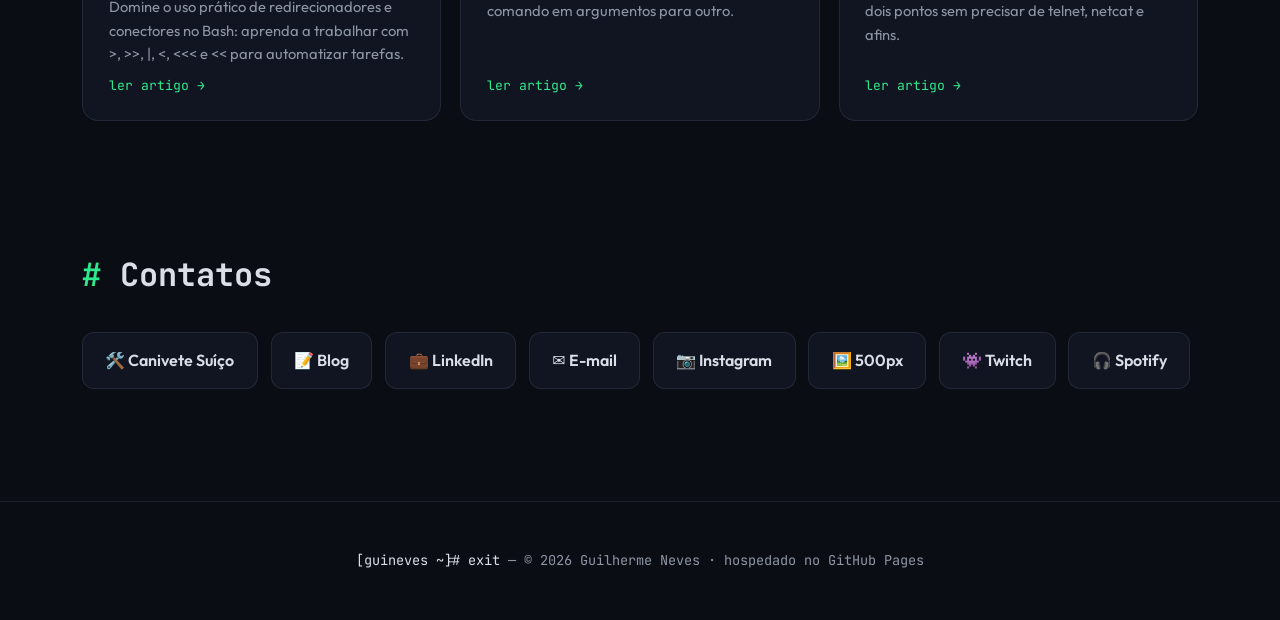
==== commit ceba99d3: "Publish site 2026-11-14 05:56" ====
--- a/index.html
+++ b/index.html
@@ -8,14 +8,14 @@
   <meta property="og:title" content="Guilherme Neves — Infraestrutura & Middleware">
   <meta property="og:description" content="Mais de 20 anos em Infraestrutura de TI, com foco em Middleware, automação e observabilidade.">
   <meta property="og:type" content="profile">
-  <meta property="og:url" content="https://www.guineves.com.br/">
-  <meta property="og:image" content="https://www.guineves.com.br/og-image.png">
+  <meta property="og:url" content="https://guineves.com.br/">
+  <meta property="og:image" content="https://guineves.com.br/og-image.png">
   <meta property="og:image:width" content="1200">
   <meta property="og:image:height" content="630">
   <meta name="twitter:card" content="summary_large_image">
-  <meta name="twitter:image" content="https://www.guineves.com.br/og-image.png">
+  <meta name="twitter:image" content="https://guineves.com.br/og-image.png">
   <meta name="robots" content="index, follow">
-  <link rel="canonical" href="https://www.guineves.com.br/">
+  <link rel="canonical" href="https://guineves.com.br/">
   <link rel="alternate" type="application/atom+xml" title="guineves :: blog (RSS/Atom)" href="https://blog.guineves.com.br/feed.xml">
   <script type="application/ld+json">
   {
@@ -23,8 +23,8 @@
     "@type": "Person",
     "name": "Guilherme Neves",
     "jobTitle": "Especialista em Infraestrutura | Linux | SRE | Automação",
-    "url": "https://www.guineves.com.br/",
-    "image": "https://www.guineves.com.br/og-image.png",
+    "url": "https://guineves.com.br/",
+    "image": "https://guineves.com.br/og-image.png",
     "email": "mailto:gmneves@gmail.com",
     "address": {
       "@type": "PostalAddress",
@@ -80,6 +80,7 @@
       <a href="#work" id="nav-work">Experiência</a>
       <a href="#certs" id="nav-certs">Formação &amp; Certificações</a>
       <a href="#contact" id="nav-contact">Contatos</a>
+      <a href="/canivete/" id="nav-canivete">🛠️ Canivete</a>
       <a href="https://blog.guineves.com.br" id="nav-blog">Blog ↗</a>
       <button type="button" class="theme-toggle" id="theme-btn" aria-label="Alternar tema">
         <span class="theme-icon">☀️</span>
@@ -100,7 +101,7 @@
           <span>🏢 Stefanini</span>
           <span>🎓 FIAP</span>
         </div>
-        <p class="print-contacts" aria-hidden="true">Atibaia, SP · gmneves@gmail.com · linkedin.com/in/guimneves · www.guineves.com.br</p>
+        <p class="print-contacts" aria-hidden="true">Atibaia, SP · gmneves@gmail.com · linkedin.com/in/guimneves · guineves.com.br</p>
         <div class="cta">
           <a class="btn primary" id="cta-linkedin" href="https://www.linkedin.com/in/guimneves" target="_blank" rel="noopener">LinkedIn ↗</a>
           <a class="btn" id="cta-email" href="mailto:gmneves@gmail.com">gmneves@gmail.com</a>
@@ -345,6 +346,7 @@
     <section id="contact" class="section">
       <h2 class="reveal"><span class="hash">#</span> Contatos</h2>
       <div class="contacts reveal">
+        <a id="contact-canivete" href="/canivete/">🛠️ Canivete Suíço</a>
         <a id="contact-blog" href="https://blog.guineves.com.br">📝 Blog</a>
         <a id="contact-linkedin" href="https://www.linkedin.com/in/guimneves" target="_blank" rel="noopener">💼 LinkedIn</a>
         <a id="contact-email" href="mailto:gmneves@gmail.com">✉️ E-mail</a>
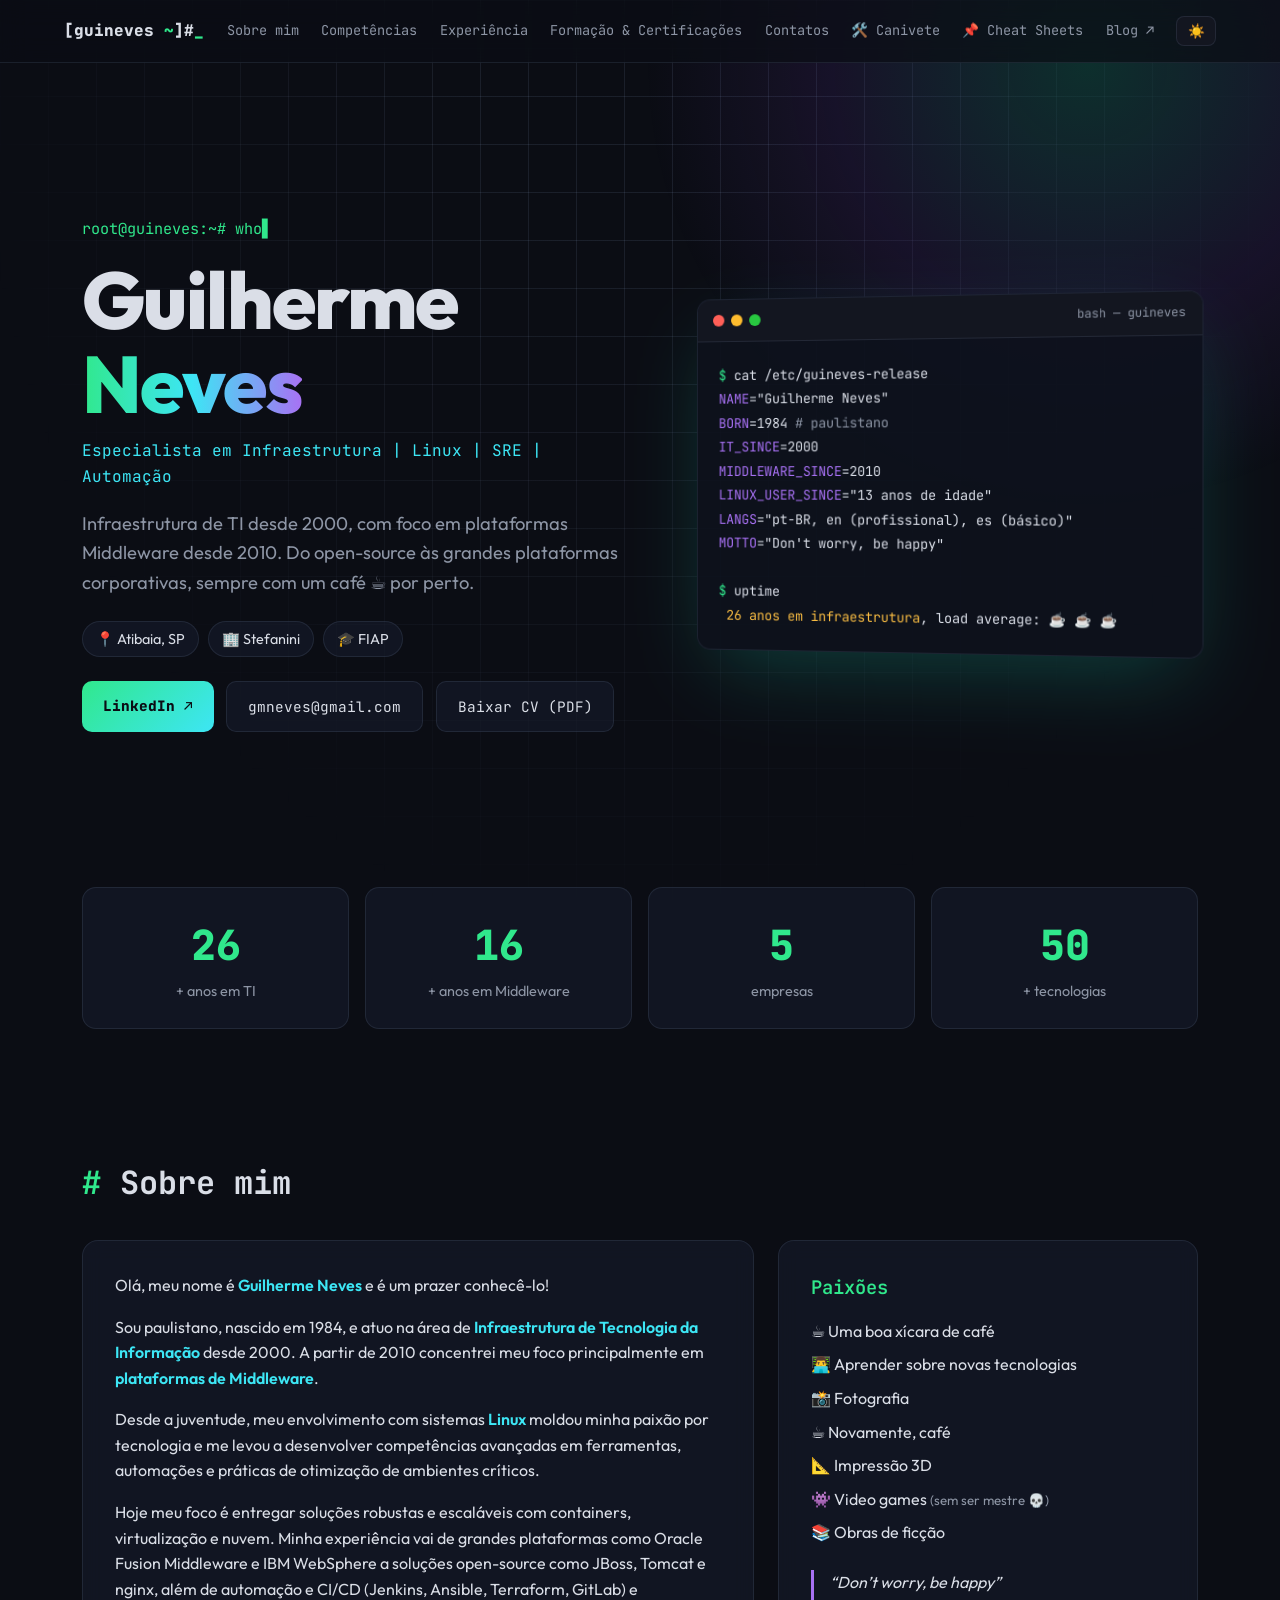
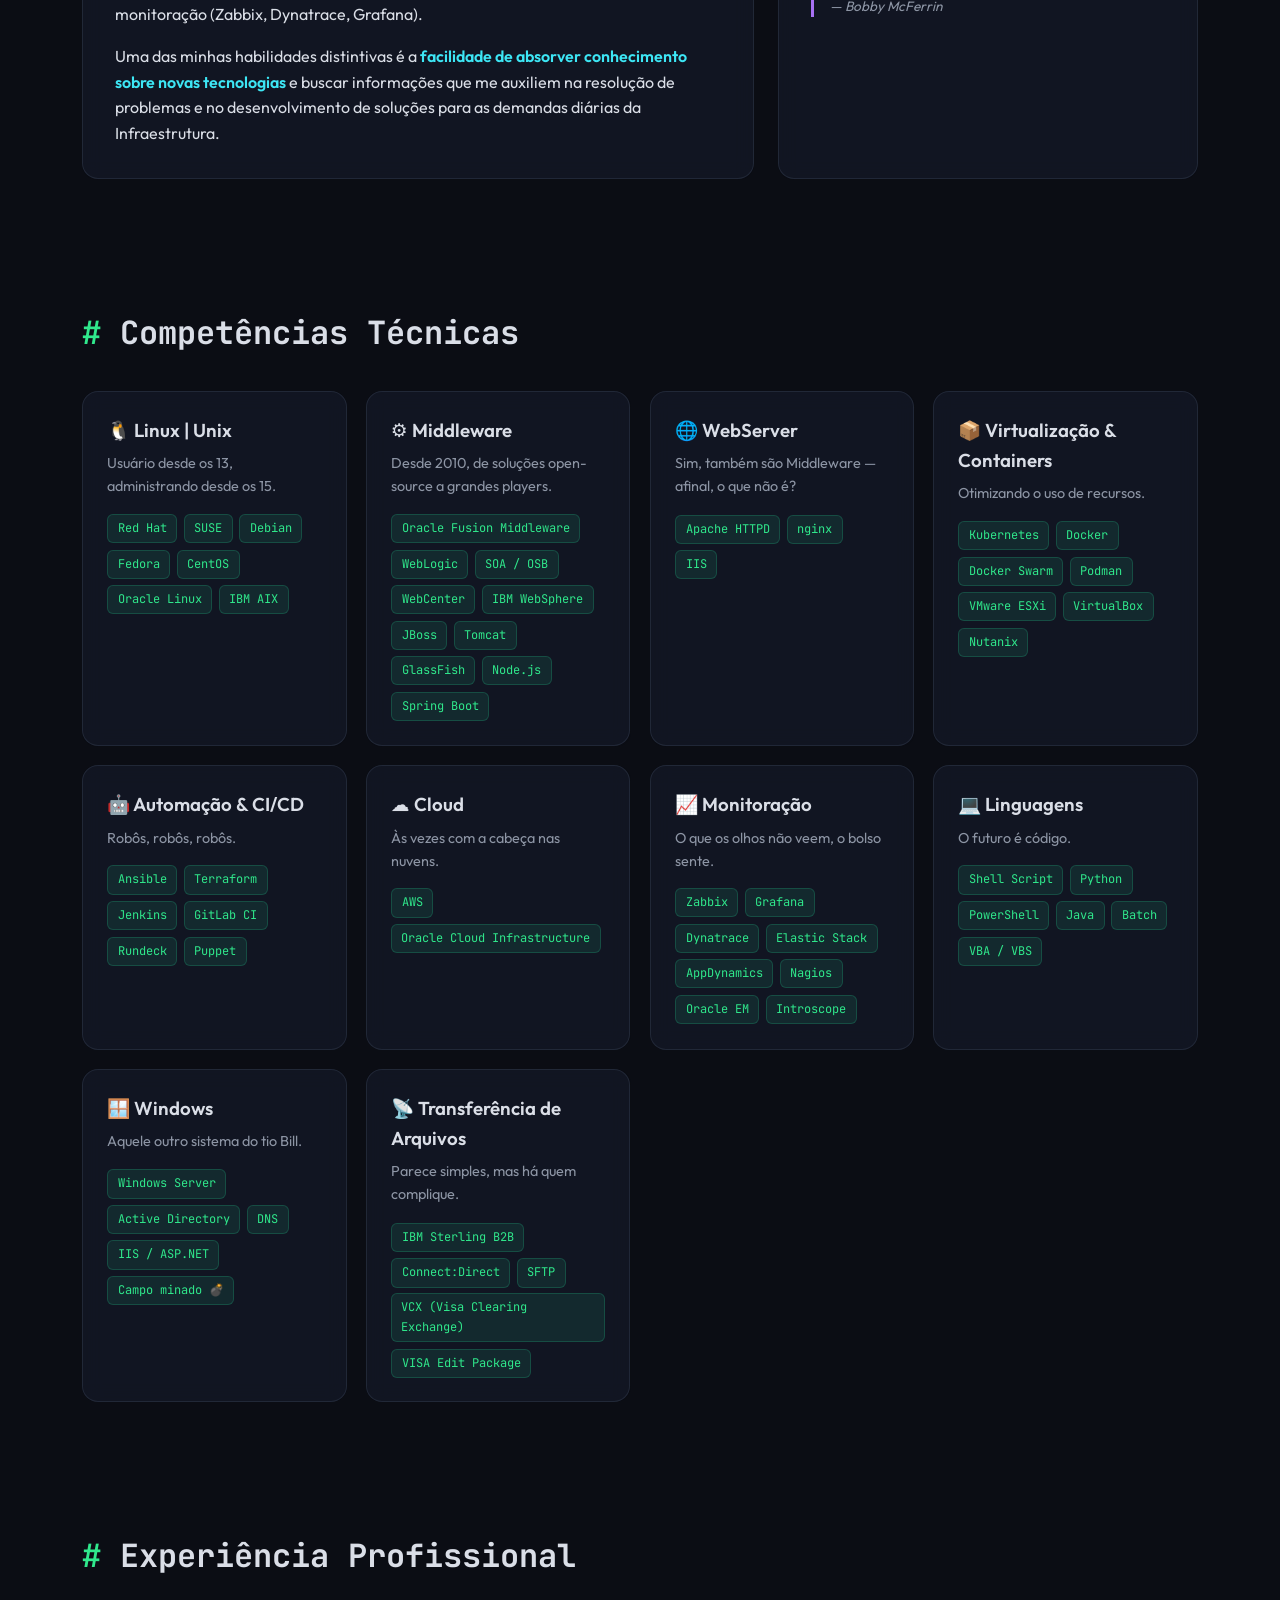
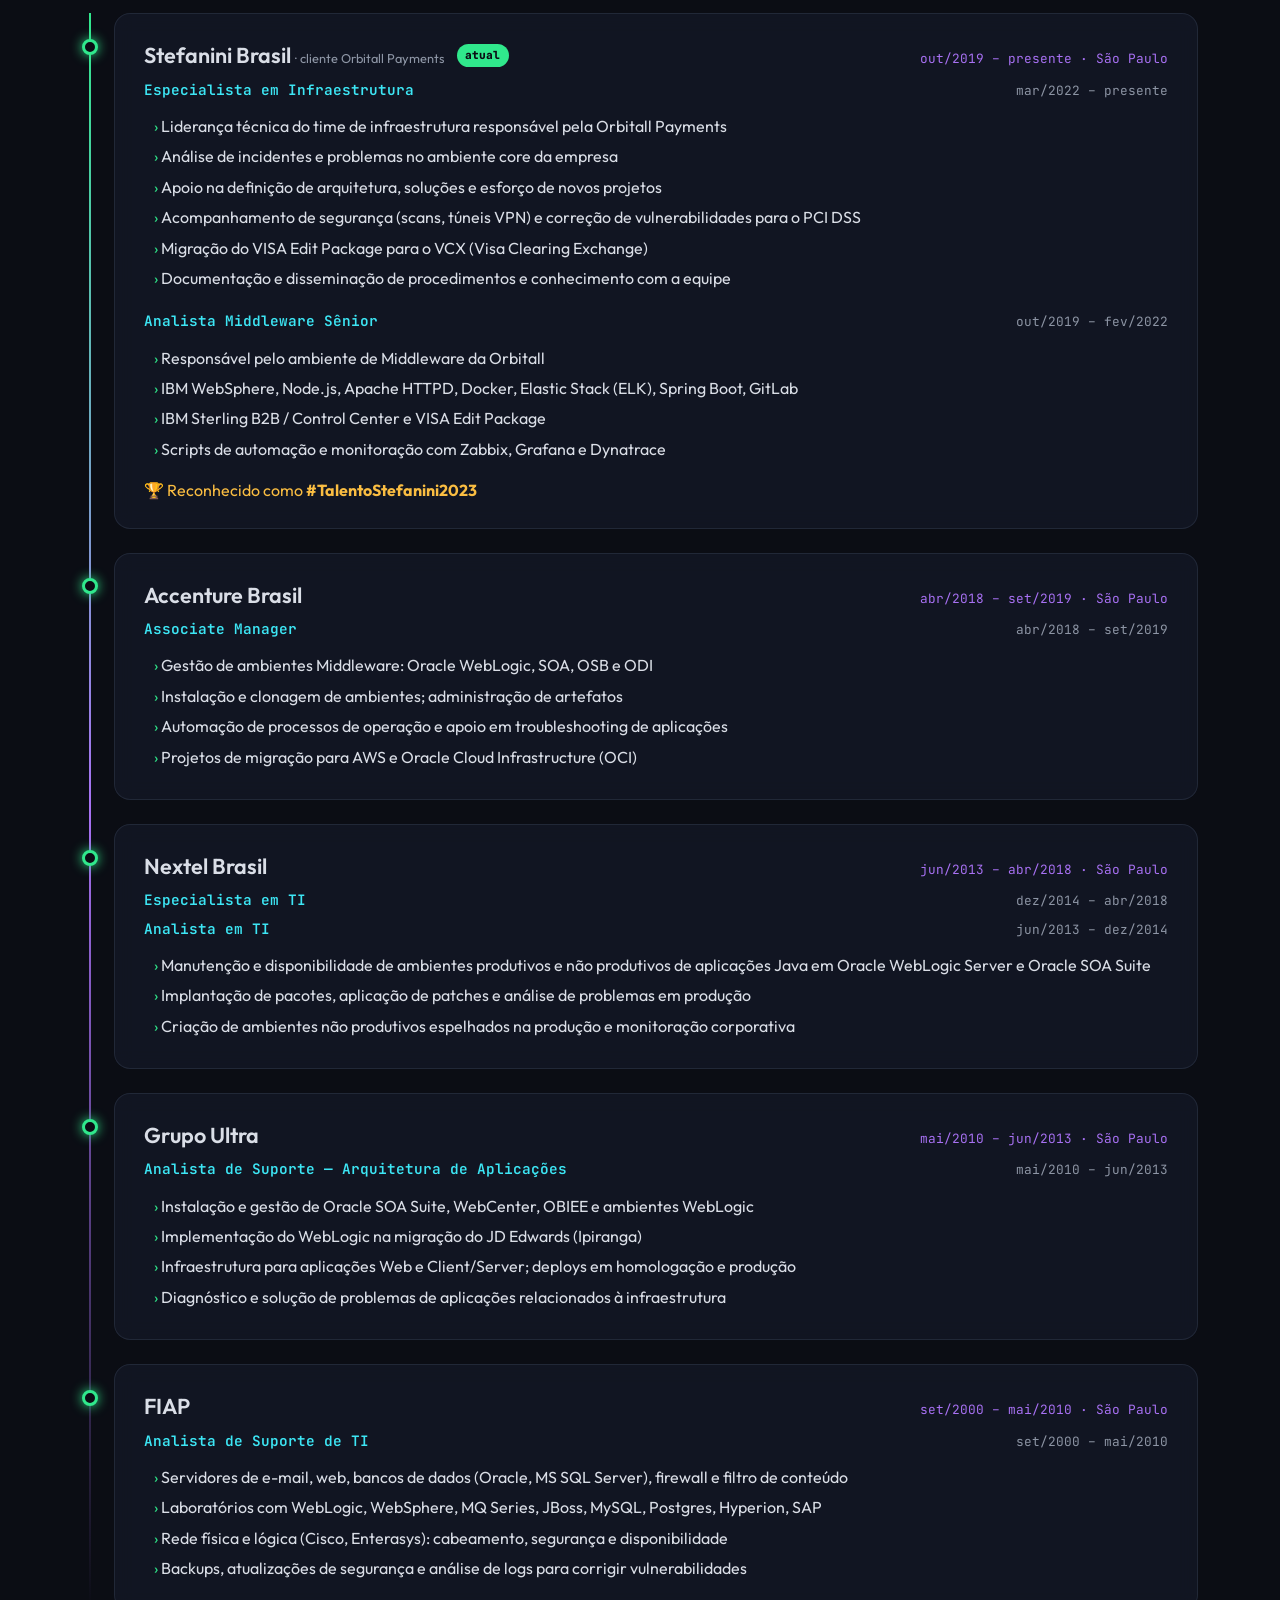
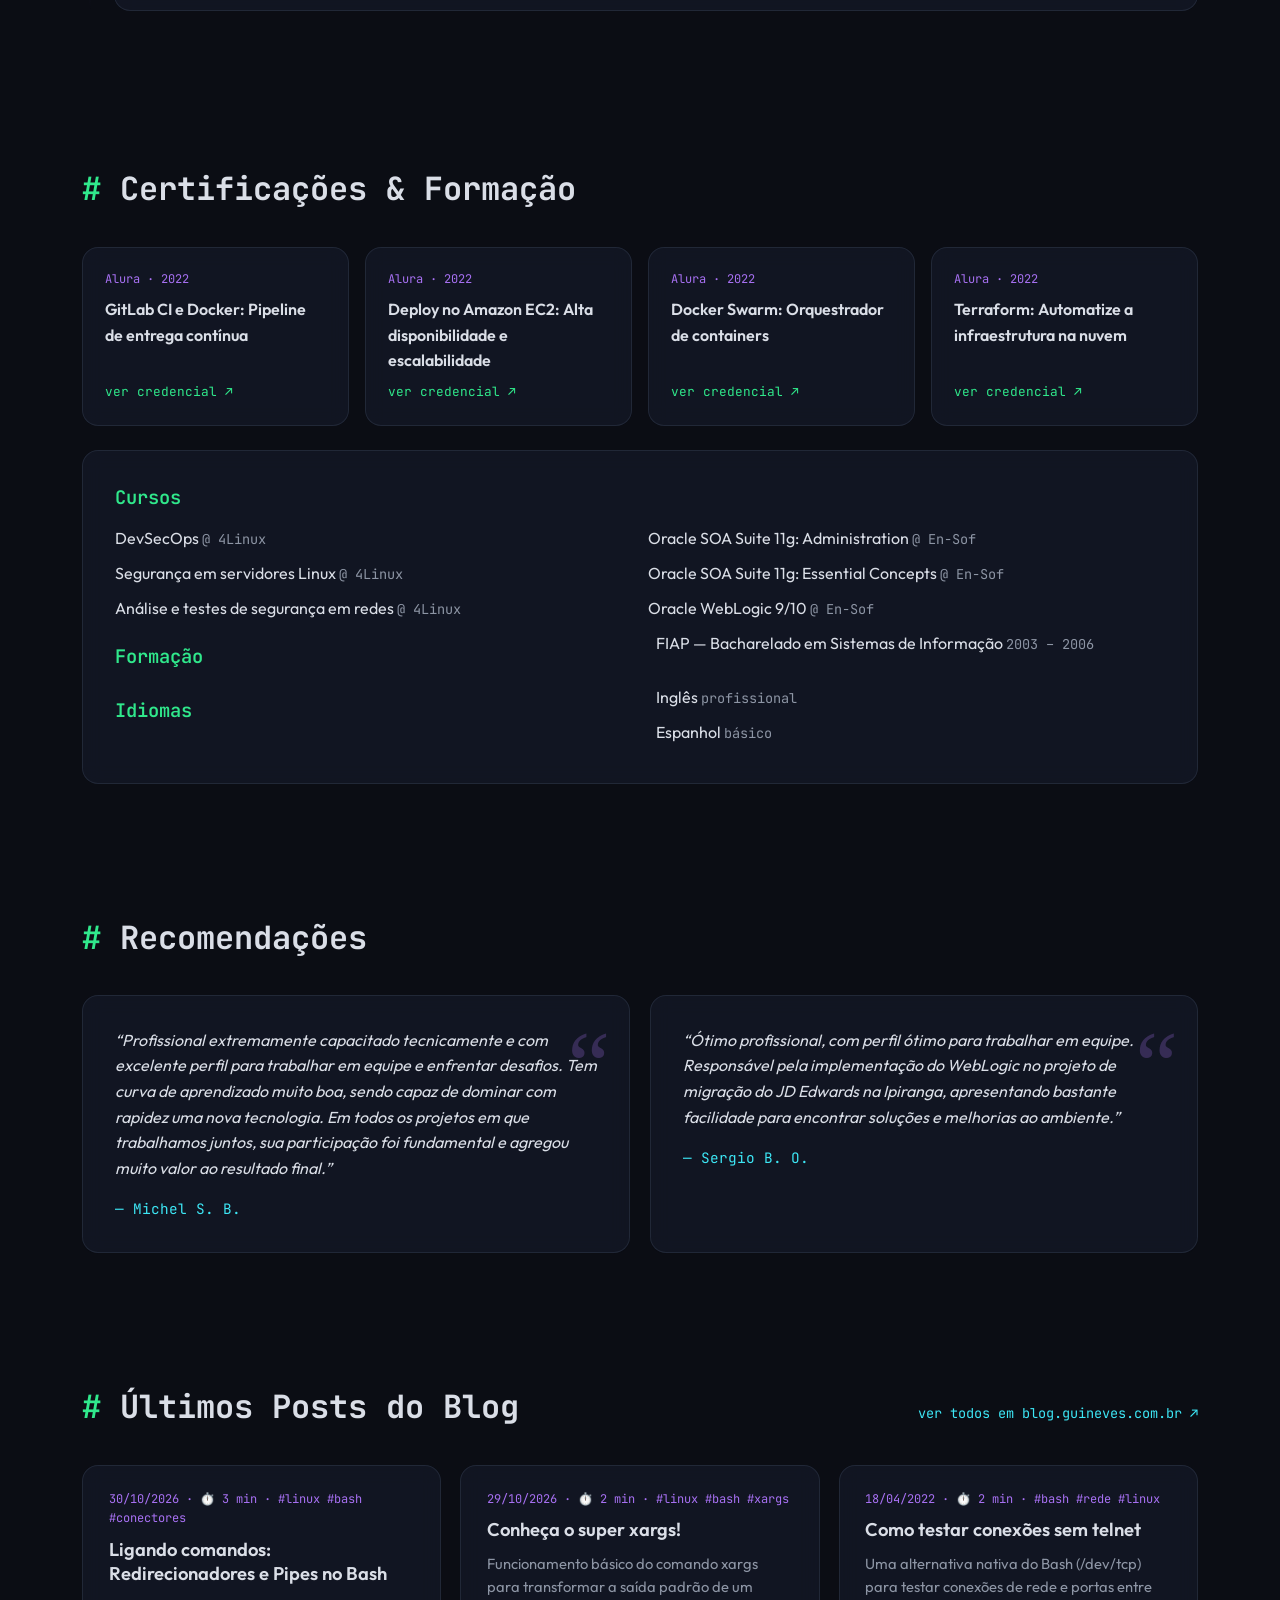
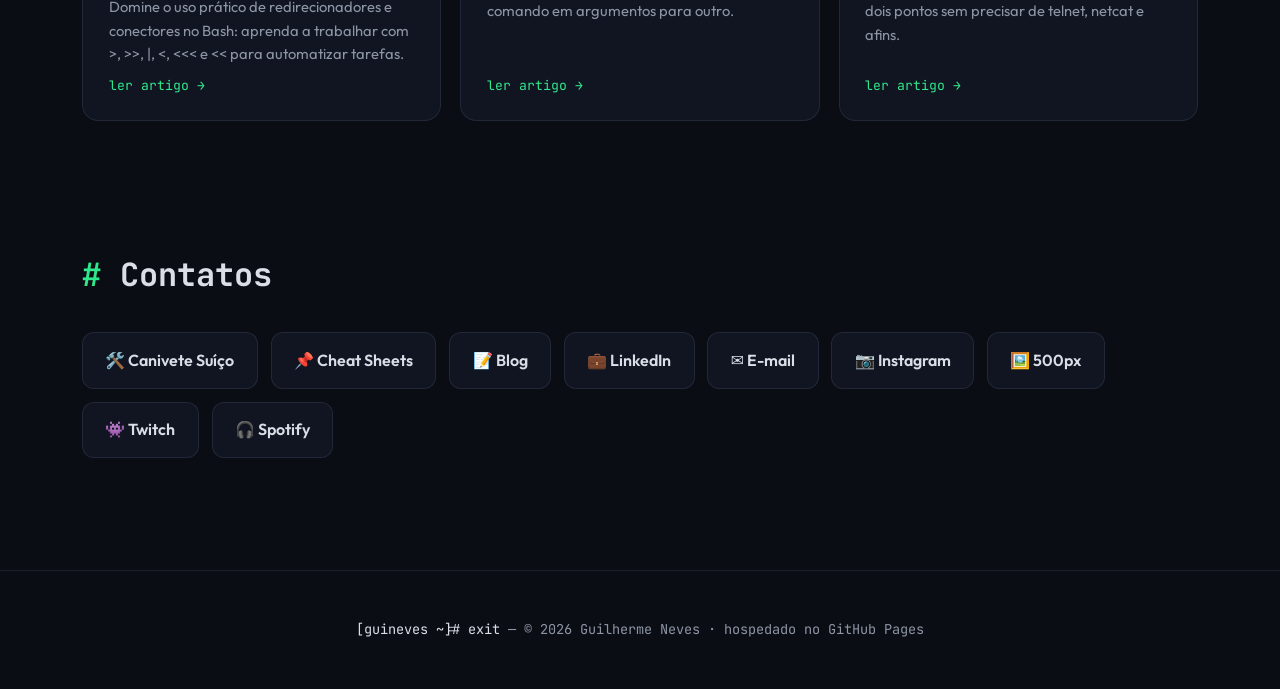
==== commit 80c5d412: "Publish site 2026-11-16 10:54" ====
--- a/index.html
+++ b/index.html
@@ -81,6 +81,7 @@
       <a href="#certs" id="nav-certs">Formação &amp; Certificações</a>
       <a href="#contact" id="nav-contact">Contatos</a>
       <a href="/canivete/" id="nav-canivete">🛠️ Canivete</a>
+      <a href="/cheatsheets/" id="nav-cheatsheets">📌 Cheat Sheets</a>
       <a href="https://blog.guineves.com.br" id="nav-blog">Blog ↗</a>
       <button type="button" class="theme-toggle" id="theme-btn" aria-label="Alternar tema">
         <span class="theme-icon">☀️</span>
@@ -347,6 +348,7 @@
       <h2 class="reveal"><span class="hash">#</span> Contatos</h2>
       <div class="contacts reveal">
         <a id="contact-canivete" href="/canivete/">🛠️ Canivete Suíço</a>
+        <a id="contact-cheatsheets" href="/cheatsheets/">📌 Cheat Sheets</a>
         <a id="contact-blog" href="https://blog.guineves.com.br">📝 Blog</a>
         <a id="contact-linkedin" href="https://www.linkedin.com/in/guimneves" target="_blank" rel="noopener">💼 LinkedIn</a>
         <a id="contact-email" href="mailto:gmneves@gmail.com">✉️ E-mail</a>
